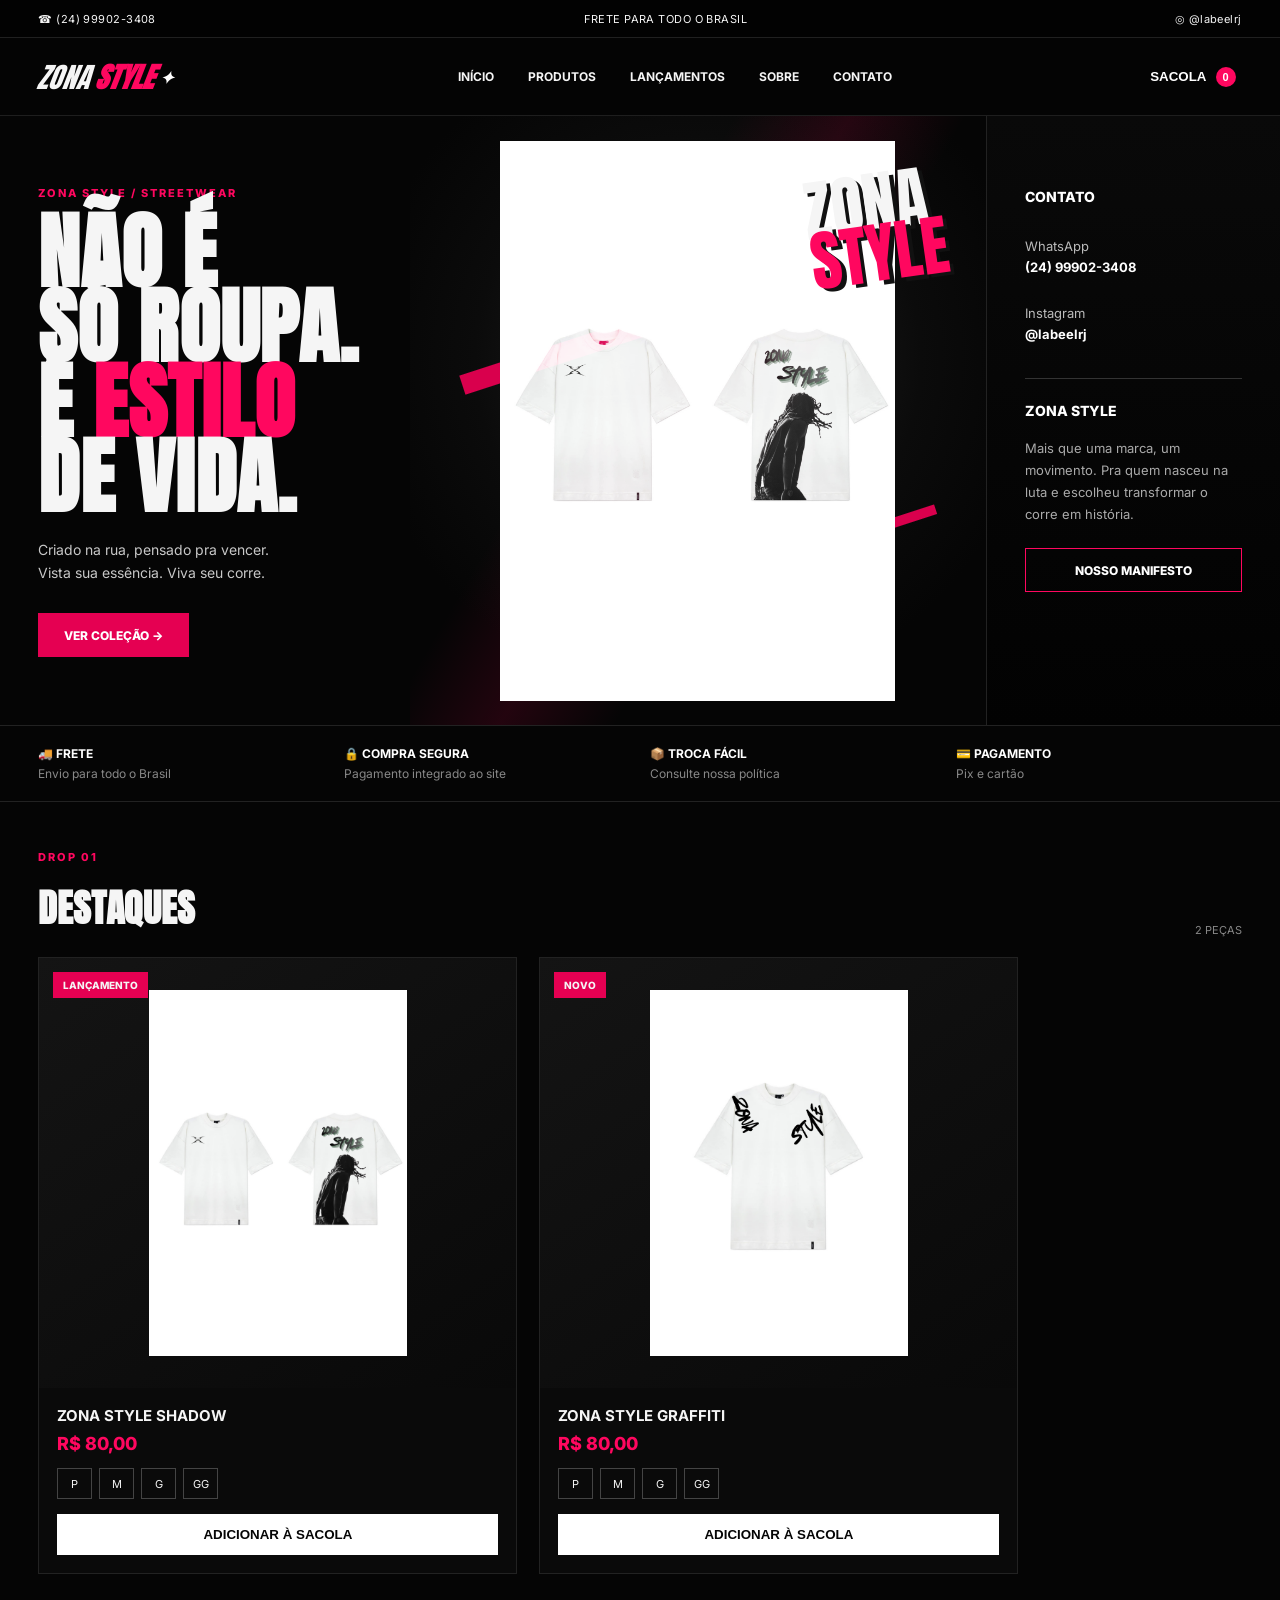
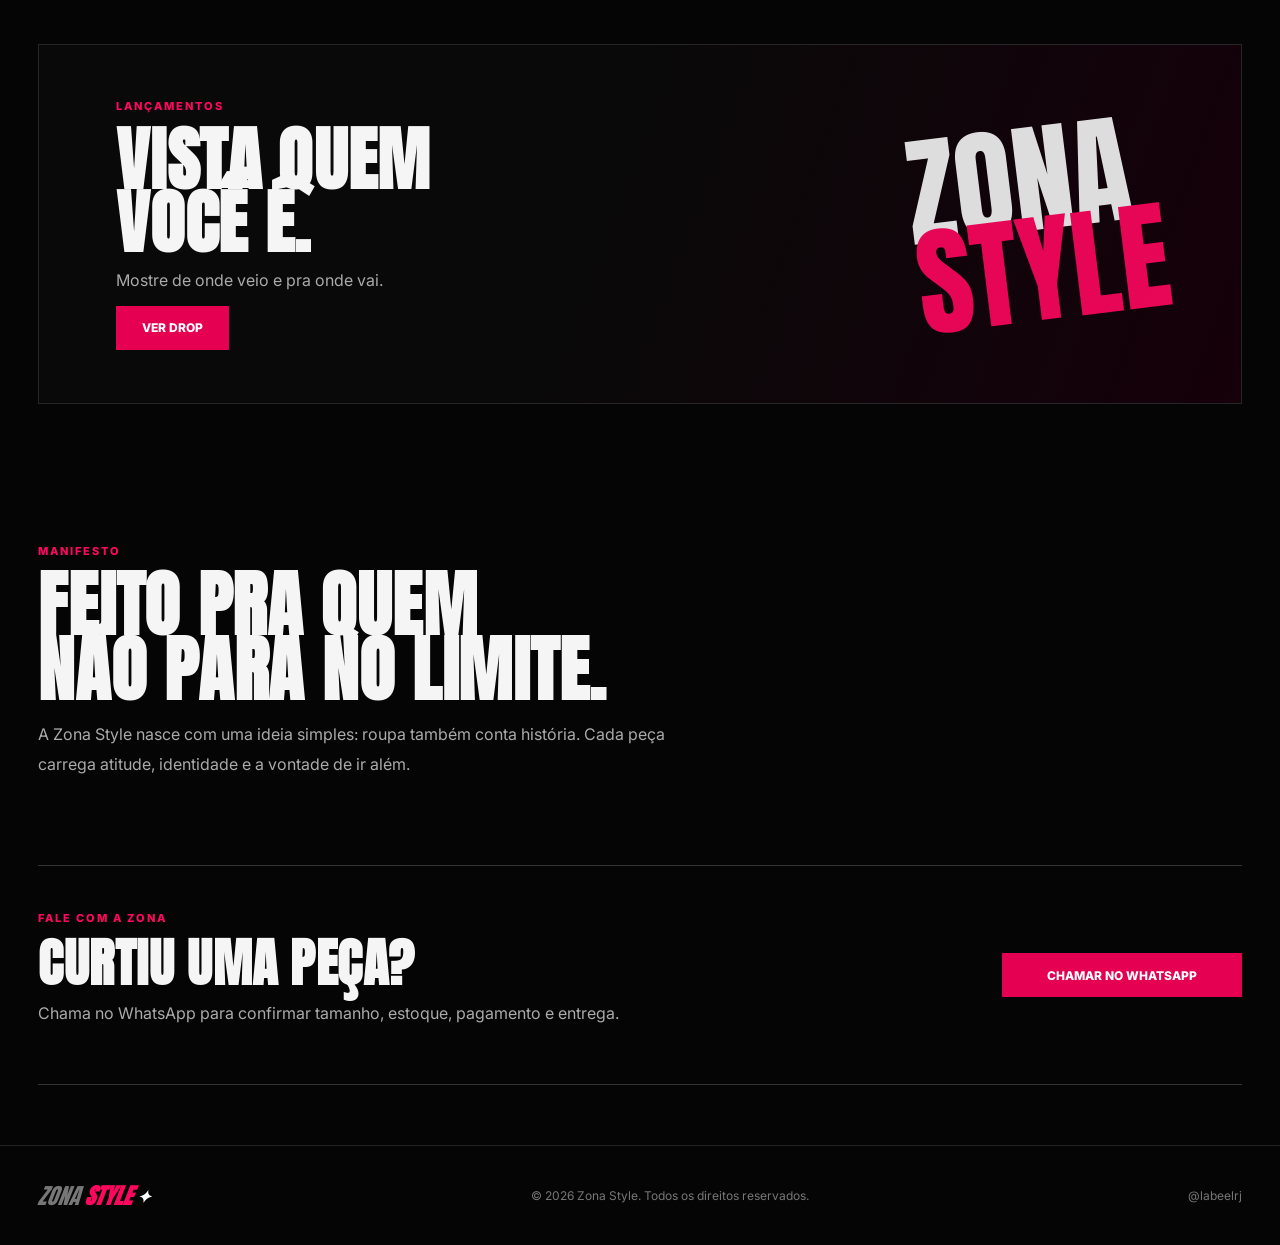
==== index.html @ 5e3b88fb "Add files via upload Adicionar site Zona Style" ====
<!DOCTYPE html>
<html lang="pt-BR">
<head>
  <meta charset="UTF-8" />
  <meta name="viewport" content="width=device-width, initial-scale=1.0" />
  <meta name="description" content="Zona Style — streetwear feito pra quem corre atrás." />
  <title>Zona Style</title>
  <link rel="preconnect" href="https://fonts.googleapis.com">
  <link rel="preconnect" href="https://fonts.gstatic.com" crossorigin>
  <link href="https://fonts.googleapis.com/css2?family=Anton&family=Inter:wght@400;500;600;700;800&display=swap" rel="stylesheet">
  <link rel="stylesheet" href="style.css" />
</head>
<body>
  <div class="topbar">
    <div>☎ <a href="https://wa.me/5524999023408" target="_blank" rel="noopener">(24) 99902-3408</a></div>
    <div>FRETE PARA TODO O BRASIL</div>
    <div>◎ <a href="https://instagram.com/labeelrj" target="_blank" rel="noopener">@labeelrj</a></div>
  </div>

  <header class="header">
    <a class="brand" href="#inicio" aria-label="Zona Style">
      <span>ZONA</span><strong>STYLE</strong><b>✦</b>
    </a>

    <button class="menu-btn" aria-label="Abrir menu" onclick="toggleMenu()">☰</button>

    <nav id="nav">
      <a href="#inicio">INÍCIO</a>
      <a href="#produtos">PRODUTOS</a>
      <a href="#lancamentos">LANÇAMENTOS</a>
      <a href="#sobre">SOBRE</a>
      <a href="#contato">CONTATO</a>
    </nav>

    <button class="cart-btn" onclick="toggleCart()">
      SACOLA <span id="cart-count">0</span>
    </button>
  </header>

  <main>
    <section id="inicio" class="hero">
      <div class="hero-copy">
        <p class="eyebrow">ZONA STYLE / STREETWEAR</p>
        <h1>NÃO É<br>SÓ ROUPA.<br>É <em>ESTILO</em><br>DE VIDA.</h1>
        <p class="sub">Criado na rua, pensado pra vencer.<br>Vista sua essência. Viva seu corre.</p>
        <a class="btn primary" href="#produtos">VER COLEÇÃO →</a>
      </div>

      <div class="hero-art">
        <div class="paint paint-1"></div>
        <div class="paint paint-2"></div>
        <img src="zona-style-shadow.png" alt="Camiseta Zona Style Shadow" />
        <div class="stamp">ZONA<br><span>STYLE</span></div>
      </div>

      <aside class="hero-side">
        <p class="side-label">CONTATO</p>
        <a href="https://wa.me/5524999023408" target="_blank" rel="noopener">WhatsApp<br><strong>(24) 99902-3408</strong></a>
        <a href="https://instagram.com/labeelrj" target="_blank" rel="noopener">Instagram<br><strong>@labeelrj</strong></a>
        <div class="divider"></div>
        <p class="side-label">ZONA STYLE</p>
        <p>Mais que uma marca, um movimento. Pra quem nasceu na luta e escolheu transformar o corre em história.</p>
        <a class="btn outline" href="#sobre">NOSSO MANIFESTO</a>
      </aside>
    </section>

    <section class="benefits">
      <div><b>🚚 FRETE</b><span>Envio para todo o Brasil</span></div>
      <div><b>🔒 COMPRA SEGURA</b><span>Pagamento integrado ao site</span></div>
      <div><b>📦 TROCA FÁCIL</b><span>Consulte nossa política</span></div>
      <div><b>💳 PAGAMENTO</b><span>Pix e cartão</span></div>
    </section>

    <section id="produtos" class="products-section">
      <div class="section-heading">
        <div>
          <p class="eyebrow">DROP 01</p>
          <h2>DESTAQUES</h2>
        </div>
        <span>2 PEÇAS</span>
      </div>

      <div class="product-grid">
        <article class="product-card">
          <div class="product-image">
            <span class="tag">LANÇAMENTO</span>
            <img src="zona-style-shadow.png" alt="Zona Style Shadow" />
          </div>
          <div class="product-info">
            <h3>ZONA STYLE SHADOW</h3>
            <p class="price">R$ 80,00</p>
            <div class="sizes" aria-label="Tamanhos disponíveis">
              <span>P</span><span>M</span><span>G</span><span>GG</span>
            </div>
            <button onclick="addToCart('Zona Style Shadow', 80)">ADICIONAR À SACOLA</button>
          </div>
        </article>

        <article class="product-card">
          <div class="product-image">
            <span class="tag">NOVO</span>
            <img src="zona-style-graffiti.png" alt="Zona Style Graffiti" />
          </div>
          <div class="product-info">
            <h3>ZONA STYLE GRAFFITI</h3>
            <p class="price">R$ 80,00</p>
            <div class="sizes" aria-label="Tamanhos disponíveis">
              <span>P</span><span>M</span><span>G</span><span>GG</span>
            </div>
            <button onclick="addToCart('Zona Style Graffiti', 80)">ADICIONAR À SACOLA</button>
          </div>
        </article>
      </div>
    </section>

    <section id="lancamentos" class="banner">
      <div>
        <p class="eyebrow">LANÇAMENTOS</p>
        <h2>VISTA QUEM<br>VOCÊ É.</h2>
        <p>Mostre de onde veio e pra onde vai.</p>
        <a class="btn primary" href="#produtos">VER DROP</a>
      </div>
      <div class="banner-type">ZONA<br><span>STYLE</span></div>
    </section>

    <section id="sobre" class="about">
      <p class="eyebrow">MANIFESTO</p>
      <h2>FEITO PRA QUEM<br>NÃO PARA NO LIMITE.</h2>
      <p>A Zona Style nasce com uma ideia simples: roupa também conta história. Cada peça carrega atitude, identidade e a vontade de ir além.</p>
    </section>

    <section id="contato" class="contact">
      <div>
        <p class="eyebrow">FALE COM A ZONA</p>
        <h2>CURTIU UMA PEÇA?</h2>
        <p>Chama no WhatsApp para confirmar tamanho, estoque, pagamento e entrega.</p>
      </div>
      <a class="btn primary" href="https://wa.me/5524999023408?text=Oi%20Zona%20Style!%20Quero%20saber%20mais%20sobre%20as%20pe%C3%A7as." target="_blank" rel="noopener">CHAMAR NO WHATSAPP</a>
    </section>
  </main>

  <footer>
    <div class="brand footer-brand"><span>ZONA</span><strong>STYLE</strong><b>✦</b></div>
    <p>© 2026 Zona Style. Todos os direitos reservados.</p>
    <a href="https://instagram.com/labeelrj" target="_blank" rel="noopener">@labeelrj</a>
  </footer>

  <div id="cart-overlay" class="cart-overlay" onclick="toggleCart()"></div>
  <aside id="cart" class="cart">
    <div class="cart-head">
      <h2>SUA SACOLA</h2>
      <button onclick="toggleCart()">✕</button>
    </div>
    <div id="cart-items" class="cart-items">
      <p class="empty">Sua sacola está vazia.</p>
    </div>
    <div class="cart-foot">
      <div class="total"><span>TOTAL</span><strong id="cart-total">R$ 0,00</strong></div>
      <button class="checkout" onclick="goToCheckout()">PAGAR PELO SITE</button>
      <small>Pagamento seguro integrado ao Mercado Pago. Ative as credenciais antes de publicar.</small>
    </div>
  </aside>

  <script src="script.js"></script>
</body>
</html>
---- style.css ----
*{box-sizing:border-box}html{scroll-behavior:smooth}body{margin:0;background:#050505;color:#f5f5f5;font-family:Inter,Arial,sans-serif}a{color:inherit;text-decoration:none}.topbar{height:38px;border-bottom:1px solid #202020;display:flex;align-items:center;justify-content:space-between;padding:0 3vw;font-size:11px;letter-spacing:.04em;background:#020202}.header{height:78px;border-bottom:1px solid #1e1e1e;display:grid;grid-template-columns:220px 1fr 150px;align-items:center;padding:0 3vw;position:sticky;top:0;background:rgba(5,5,5,.94);backdrop-filter:blur(12px);z-index:20}.brand{display:inline-flex;align-items:center;gap:5px;font-family:Anton,sans-serif;font-size:28px;font-style:italic;transform:skew(-8deg);width:max-content}.brand strong{color:#ff075f}.brand b{color:#fff;font-size:17px}.header nav{display:flex;justify-content:center;gap:34px;font-size:12px;font-weight:700}.header nav a{position:relative;padding:29px 0}.header nav a:hover:after{content:"";height:2px;background:#ff075f;position:absolute;left:0;right:0;bottom:21px}.cart-btn,.menu-btn{background:none;border:0;color:white;font-weight:800;cursor:pointer}.cart-btn{justify-self:end}.cart-btn span{display:inline-grid;place-items:center;background:#ff075f;border-radius:100px;min-width:20px;height:20px;margin-left:6px;font-size:11px}.menu-btn{display:none;font-size:22px}.hero{min-height:610px;display:grid;grid-template-columns:32% 45% 23%;border-bottom:1px solid #222}.hero-copy{padding:70px 3vw 45px;position:relative;z-index:2}.eyebrow{color:#ff075f;font-size:11px;font-weight:800;letter-spacing:.18em;margin:0 0 15px}.hero h1,.banner h2,.about h2,.contact h2{font-family:Anton,sans-serif;letter-spacing:.01em;line-height:.9;margin:0}.hero h1{font-size:clamp(54px,6.5vw,100px)}.hero h1 em{color:#ff075f;font-style:normal}.sub{color:#c8c8c8;line-height:1.7;font-size:14px;margin:23px 0 28px}.btn{display:inline-flex;align-items:center;justify-content:center;min-height:44px;padding:0 26px;font-size:12px;font-weight:800}.primary{background:#e50052;color:#fff}.outline{border:1px solid #ff075f;color:#fff}.hero-art{position:relative;overflow:hidden;background:radial-gradient(circle at 50% 40%,#252525 0,#0b0b0b 48%,#050505 73%);display:flex;align-items:center;justify-content:center}.hero-art:before{content:"";position:absolute;inset:0;background:linear-gradient(120deg,transparent 35%,rgba(255,0,86,.12),transparent 60%)}.hero-art img{width:83%;max-height:560px;object-fit:contain;filter:drop-shadow(0 20px 40px rgba(0,0,0,.6));mix-blend-mode:screen}.stamp{position:absolute;right:7%;top:10%;font-family:Anton,sans-serif;font-size:66px;line-height:.78;transform:rotate(-8deg);text-shadow:4px 4px 0 #111}.stamp span{color:#ff075f}.paint{position:absolute;background:#d9004d;filter:blur(.2px);transform:rotate(-18deg)}.paint-1{width:260px;height:20px;left:8%;top:36%}.paint-2{width:180px;height:10px;right:8%;bottom:30%}.hero-side{border-left:1px solid #222;padding:55px 3vw;background:linear-gradient(180deg,#090909,#020202)}.hero-side .side-label{font-weight:800;font-size:14px;color:white}.hero-side>a:not(.btn){display:block;padding:13px 0;color:#bbb;font-size:13px;line-height:1.6}.hero-side>a strong{color:#fff}.hero-side p{color:#aaa;font-size:13px;line-height:1.7}.divider{height:1px;background:#333;margin:20px 0}.hero-side .btn{margin-top:10px;width:100%}.benefits{display:grid;grid-template-columns:repeat(4,1fr);border-bottom:1px solid #222;padding:20px 3vw;gap:20px}.benefits div{display:flex;flex-direction:column;gap:5px;font-size:12px}.benefits b{color:#fff}.benefits span{color:#888}.products-section{padding:48px 3vw 70px}.section-heading{display:flex;align-items:end;justify-content:space-between;margin-bottom:20px}.section-heading h2{font-family:Anton,sans-serif;font-size:38px;margin:0}.section-heading>span{font-size:11px;color:#888}.product-grid{display:grid;grid-template-columns:repeat(2,minmax(0,1fr));gap:22px;max-width:980px}.product-card{border:1px solid #222;background:#0a0a0a}.product-image{height:430px;background:linear-gradient(145deg,#141414,#090909);position:relative;display:flex;align-items:center;justify-content:center;overflow:hidden}.product-image img{width:85%;height:85%;object-fit:contain;transition:.35s}.product-card:hover .product-image img{transform:scale(1.03)}.tag{position:absolute;z-index:2;left:14px;top:14px;background:#e50052;padding:7px 10px;font-size:10px;font-weight:800}.product-info{padding:18px}.product-info h3{font-size:15px;margin:0 0 8px}.price{font-weight:800;color:#ff075f;font-size:18px;margin:0 0 14px}.sizes{display:flex;gap:7px;margin-bottom:15px}.sizes span{border:1px solid #444;width:35px;height:31px;display:grid;place-items:center;font-size:11px}.product-info button{width:100%;border:0;background:#fff;color:#050505;padding:13px;font-weight:800;cursor:pointer}.product-info button:hover{background:#ff075f;color:white}.banner{margin:0 3vw 70px;min-height:360px;border:1px solid #262626;background:linear-gradient(110deg,#090909 0,#090909 45%,#16000a 100%);display:flex;align-items:center;justify-content:space-between;padding:50px 6vw;overflow:hidden}.banner h2{font-size:70px}.banner p:not(.eyebrow){color:#aaa}.banner-type{font-family:Anton,sans-serif;font-size:120px;line-height:.75;transform:rotate(-7deg);opacity:.9}.banner-type span{color:#ff075f}.about{padding:70px 3vw;max-width:900px}.about h2{font-size:72px}.about>p:last-child{color:#aaa;line-height:1.9;max-width:650px}.contact{margin:0 3vw 60px;border-top:1px solid #333;border-bottom:1px solid #333;padding:45px 0;display:flex;justify-content:space-between;align-items:center;gap:30px}.contact h2{font-size:52px}.contact p:not(.eyebrow){color:#aaa}.contact .btn{min-width:240px}footer{border-top:1px solid #222;padding:30px 3vw;display:flex;align-items:center;justify-content:space-between;color:#777;font-size:12px}.footer-brand{font-size:22px}.cart-overlay{position:fixed;inset:0;background:rgba(0,0,0,.6);z-index:39;opacity:0;pointer-events:none;transition:.3s}.cart-overlay.open{opacity:1;pointer-events:auto}.cart{position:fixed;right:0;top:0;height:100vh;width:min(420px,92vw);background:#0b0b0b;border-left:1px solid #333;z-index:40;transform:translateX(100%);transition:.3s;display:flex;flex-direction:column}.cart.open{transform:translateX(0)}.cart-head{display:flex;justify-content:space-between;align-items:center;padding:24px;border-bottom:1px solid #222}.cart-head h2{font-family:Anton,sans-serif;letter-spacing:.04em;margin:0}.cart-head button{background:none;border:0;color:#fff;font-size:22px;cursor:pointer}.cart-items{padding:20px;flex:1;overflow:auto}.empty{color:#777}.cart-item{display:grid;grid-template-columns:1fr auto;gap:8px;border-bottom:1px solid #222;padding:15px 0}.cart-item b{font-size:13px}.cart-item span{color:#ff075f;font-weight:800}.cart-item button{background:none;border:0;color:#999;cursor:pointer}.cart-foot{padding:20px;border-top:1px solid #222}.total{display:flex;justify-content:space-between;margin-bottom:15px}.checkout{width:100%;background:#e50052;border:0;color:#fff;padding:14px;font-weight:800;cursor:pointer}.cart-foot small{display:block;color:#777;margin-top:10px;line-height:1.5}.toast{position:fixed;left:50%;bottom:24px;transform:translate(-50%,20px);background:#fff;color:#050505;padding:12px 18px;font-weight:800;font-size:12px;z-index:50;opacity:0;transition:.25s}.toast.show{opacity:1;transform:translate(-50%,0)}@media(max-width:900px){.topbar{justify-content:center}.topbar>div:not(:nth-child(2)){display:none}.header{grid-template-columns:1fr auto auto;height:68px}.header nav{display:none;position:absolute;top:68px;left:0;right:0;background:#080808;border-bottom:1px solid #222;flex-direction:column;gap:0;padding:10px 20px}.header nav.open{display:flex}.header nav a{padding:14px 0}.menu-btn{display:block;margin-right:12px}.hero{grid-template-columns:1fr}.hero-copy{padding-top:55px}.hero-art{min-height:420px}.hero-side{border-left:0;border-top:1px solid #222}.benefits{grid-template-columns:repeat(2,1fr)}.product-grid{grid-template-columns:1fr}.product-image{height:380px}.banner{align-items:flex-start}.banner h2,.about h2{font-size:52px}.banner-type{font-size:70px}.contact{flex-direction:column;align-items:flex-start}footer{gap:20px;flex-wrap:wrap}}@media(max-width:560px){.brand{font-size:22px}.cart-btn{font-size:11px}.hero h1{font-size:58px}.hero-copy{padding-left:20px;padding-right:20px}.hero-art{min-height:330px}.hero-side{padding:35px 20px}.benefits{grid-template-columns:1fr 1fr;padding:18px 20px}.products-section{padding-left:20px;padding-right:20px}.product-image{height:320px}.banner{margin-left:20px;margin-right:20px;padding:35px 25px;min-height:320px}.banner-type{display:none}.about{padding-left:20px;padding-right:20px}.about h2,.contact h2{font-size:44px}.contact{margin-left:20px;margin-right:20px}footer{padding-left:20px;padding-right:20px}}
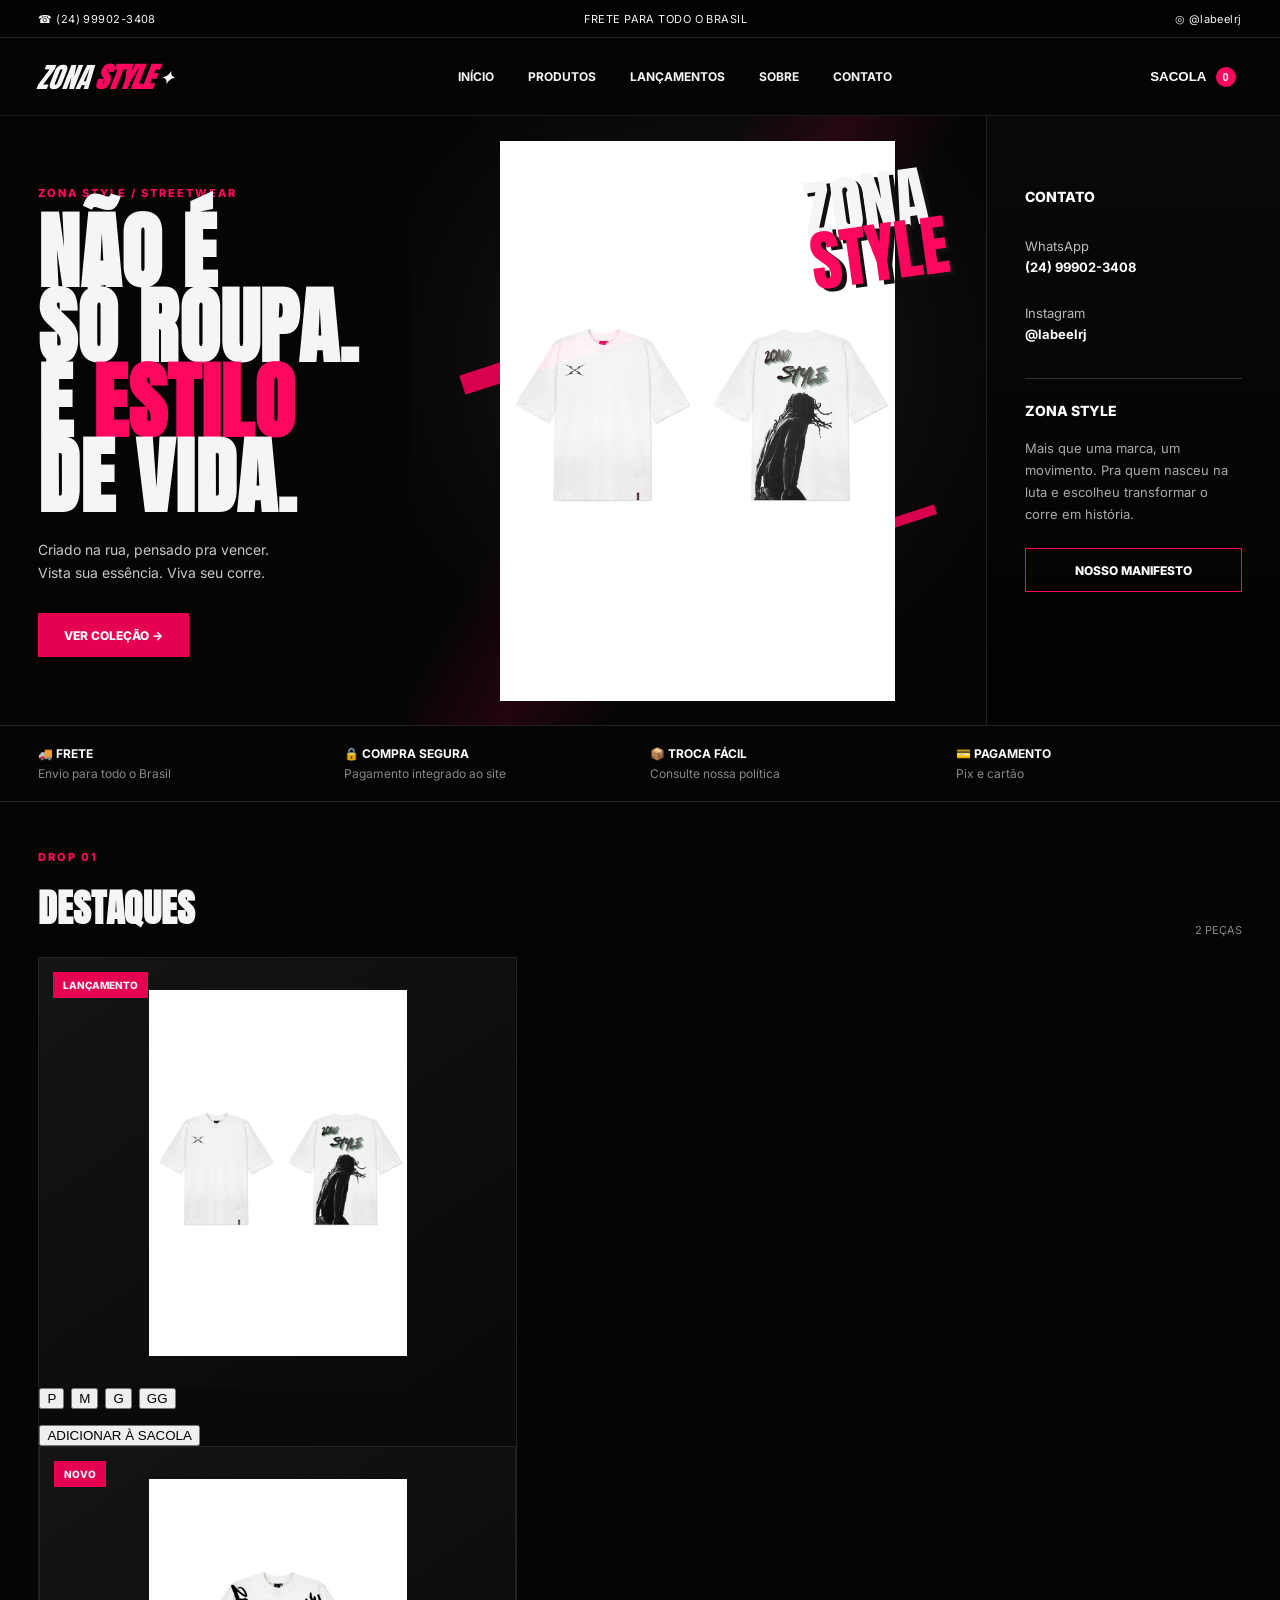
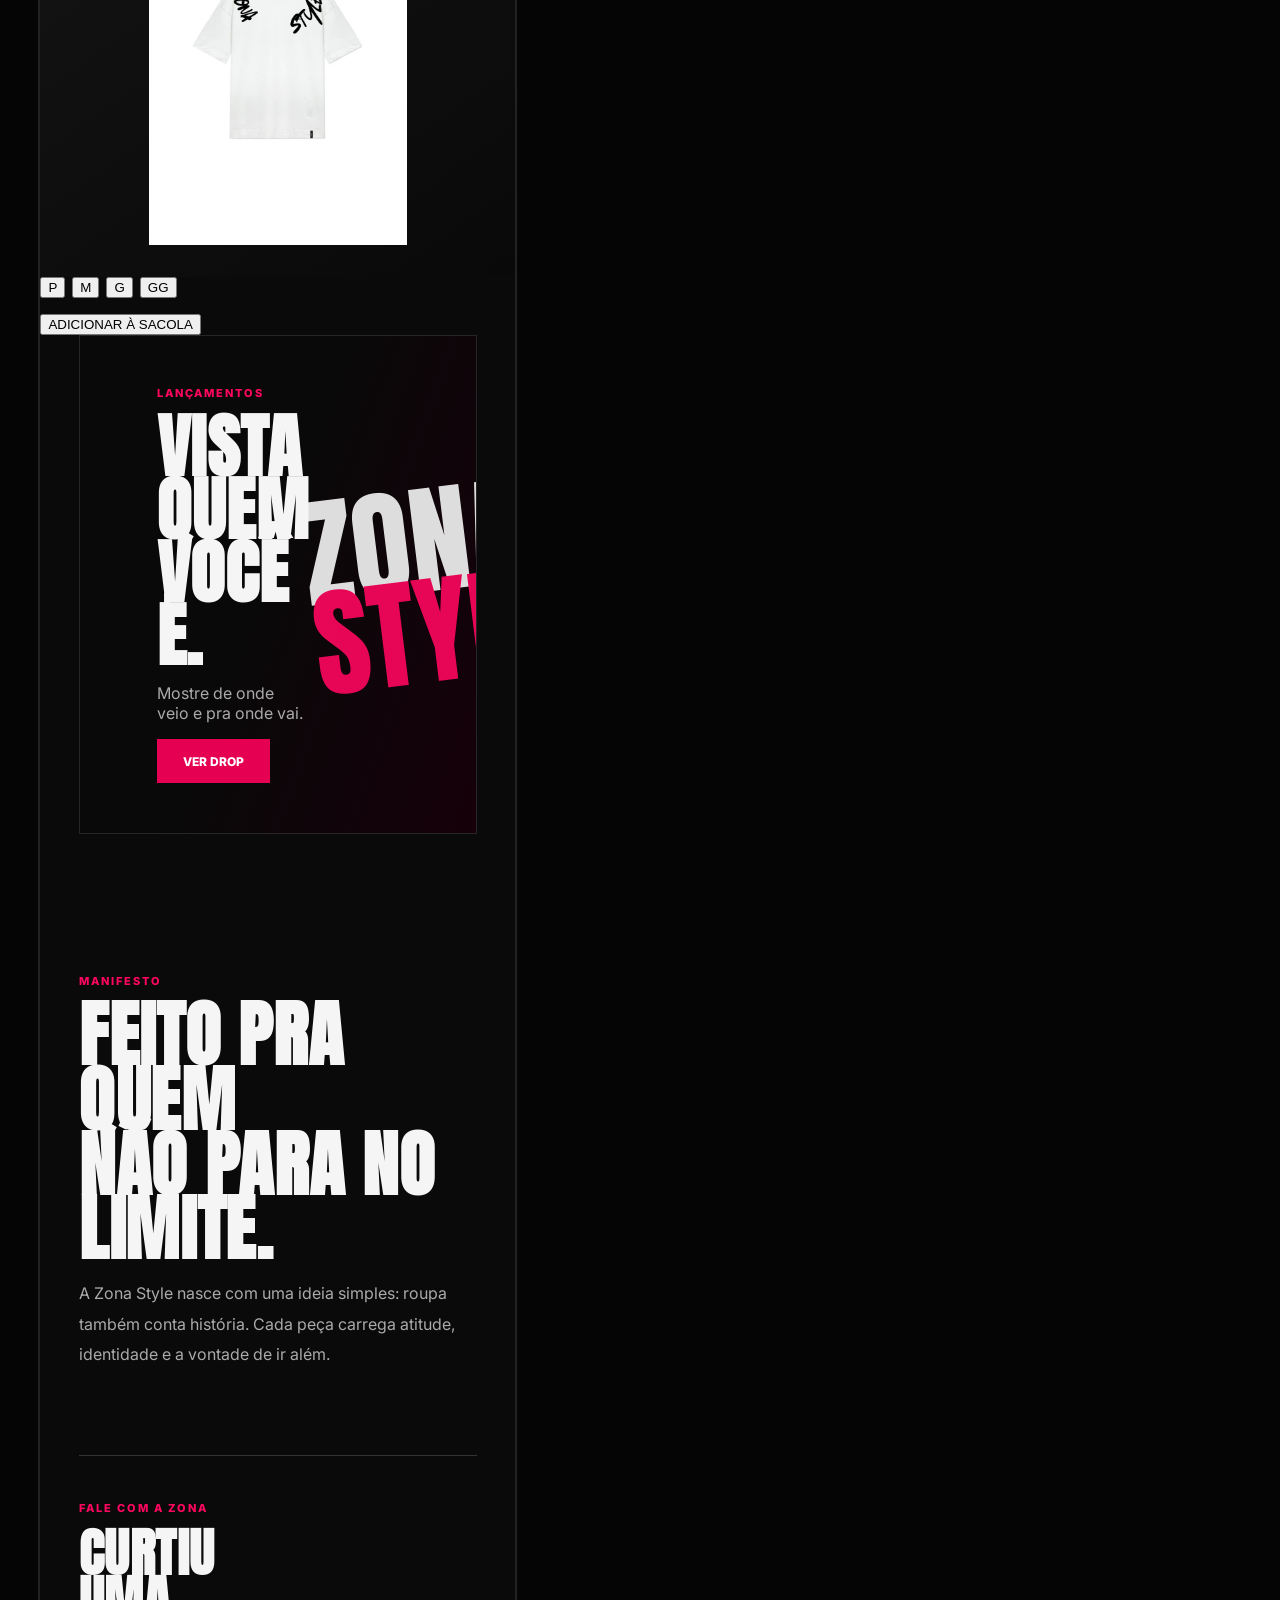
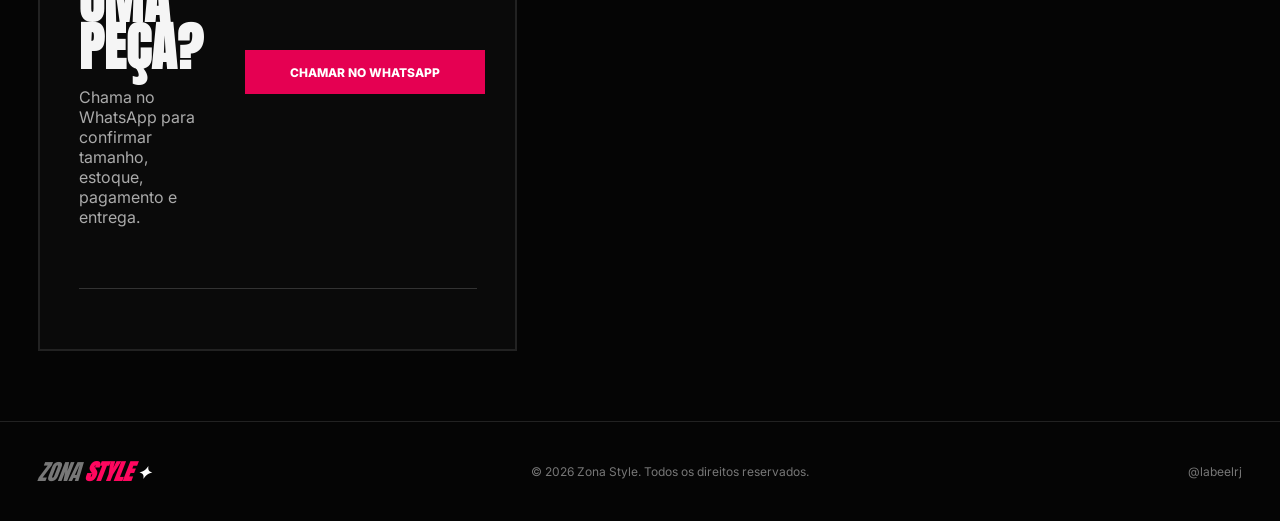
==== commit 4a5bc493: "Refactor product size selection and add to cart buttons" ====
--- a/index.html
+++ b/index.html
@@ -86,32 +86,32 @@
             <span class="tag">LANÇAMENTO</span>
             <img src="zona-style-shadow.png" alt="Zona Style Shadow" />
           </div>
-          <div class="product-info">
-            <h3>ZONA STYLE SHADOW</h3>
-            <p class="price">R$ 80,00</p>
-            <div class="sizes" aria-label="Tamanhos disponíveis">
-              <span>P</span><span>M</span><span>G</span><span>GG</span>
-            </div>
-            <button onclick="addToCart('Zona Style Shadow', 80)">ADICIONAR À SACOLA</button>
-          </div>
-        </article>
+          <div class="sizes" aria-label="Tamanhos disponíveis">
+  <button type="button" onclick="selectSize(this)">P</button>
+  <button type="button" onclick="selectSize(this)">M</button>
+  <button type="button" onclick="selectSize(this)">G</button>
+  <button type="button" onclick="selectSize(this)">GG</button>
+</div>
+
+<button onclick="addSelectedToCart('Zona Style Shadow', 80, this)">
+  ADICIONAR À SACOLA
+</button>
 
         <article class="product-card">
           <div class="product-image">
             <span class="tag">NOVO</span>
             <img src="zona-style-graffiti.png" alt="Zona Style Graffiti" />
           </div>
-          <div class="product-info">
-            <h3>ZONA STYLE GRAFFITI</h3>
-            <p class="price">R$ 80,00</p>
-            <div class="sizes" aria-label="Tamanhos disponíveis">
-              <span>P</span><span>M</span><span>G</span><span>GG</span>
-            </div>
-            <button onclick="addToCart('Zona Style Graffiti', 80)">ADICIONAR À SACOLA</button>
-          </div>
-        </article>
-      </div>
-    </section>
+          <div class="sizes" aria-label="Tamanhos disponíveis">
+  <button type="button" onclick="selectSize(this)">P</button>
+  <button type="button" onclick="selectSize(this)">M</button>
+  <button type="button" onclick="selectSize(this)">G</button>
+  <button type="button" onclick="selectSize(this)">GG</button>
+</div>
+
+<button onclick="addSelectedToCart('Zona Style Graffiti', 80, this)">
+  ADICIONAR À SACOLA
+</button>
 
     <section id="lancamentos" class="banner">
       <div>
@@ -163,4 +163,4 @@
 
   <script src="script.js"></script>
 </body>
-</html>+</html>
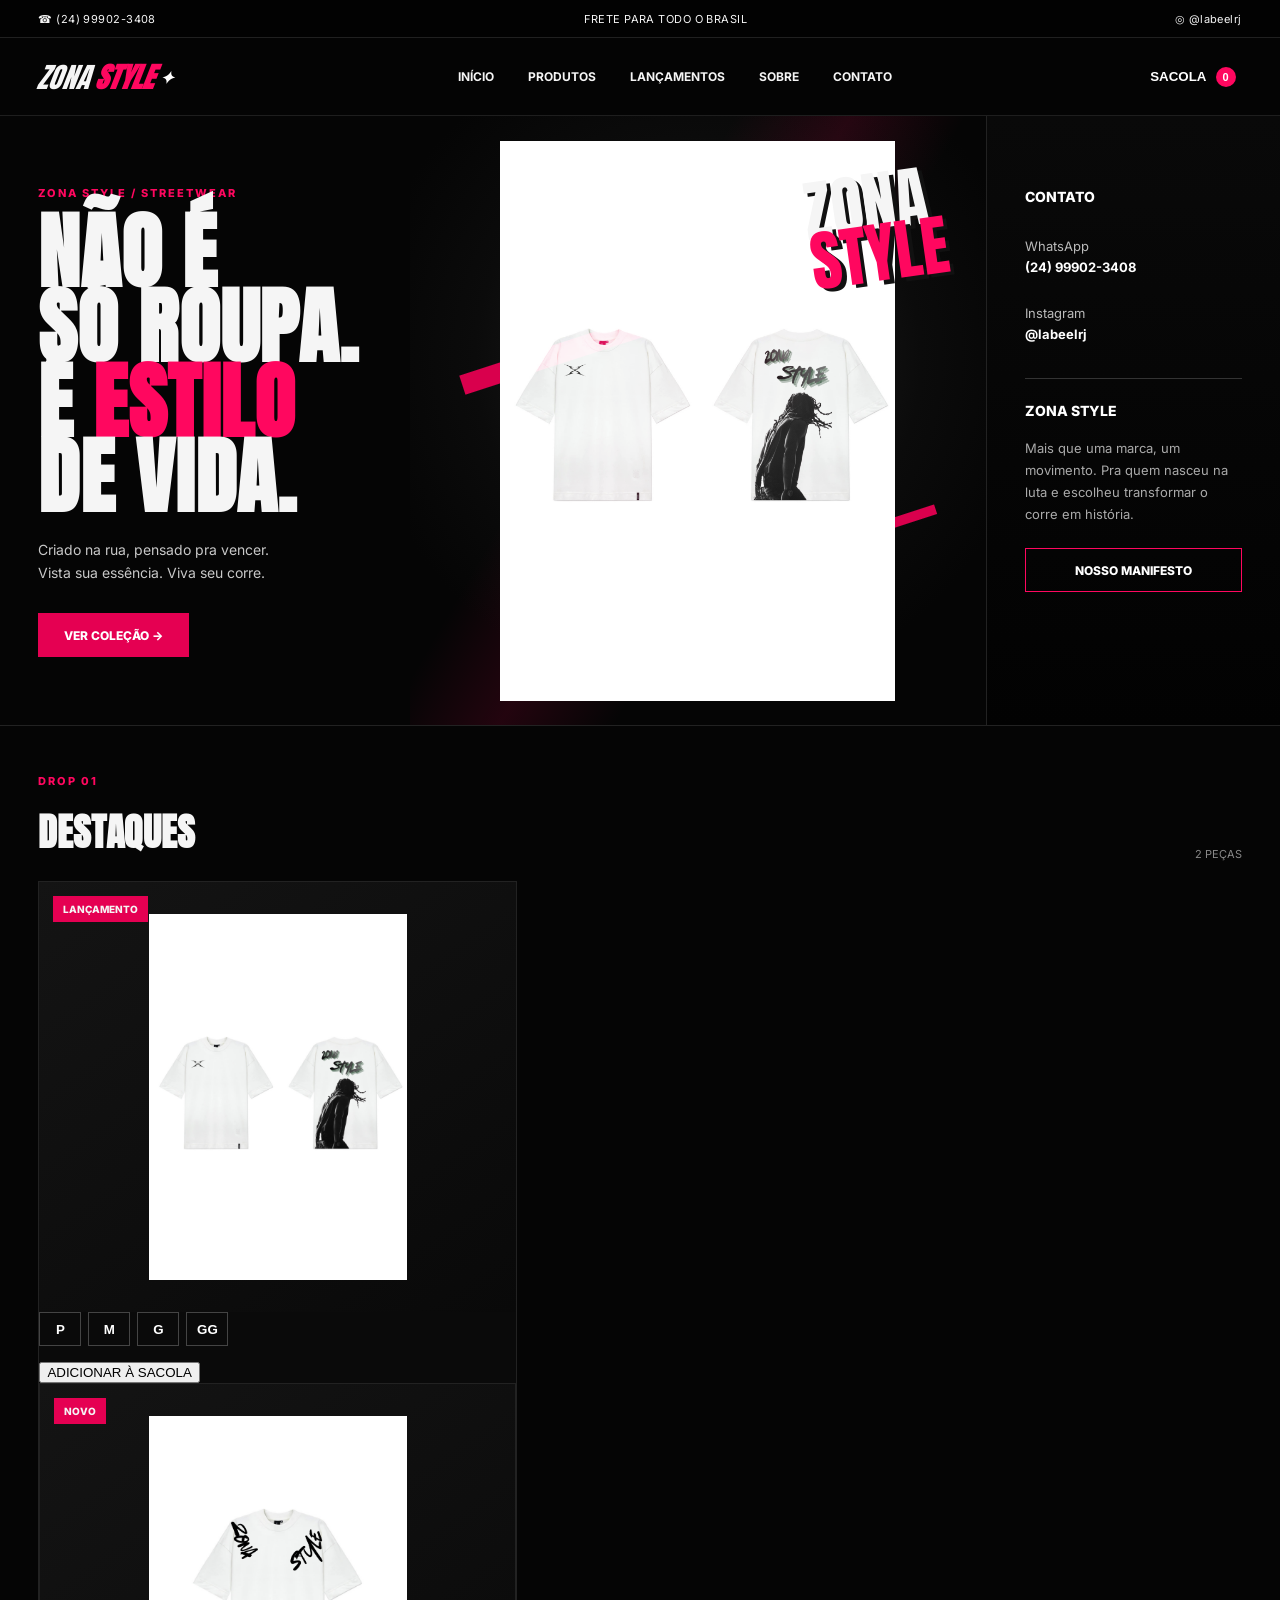
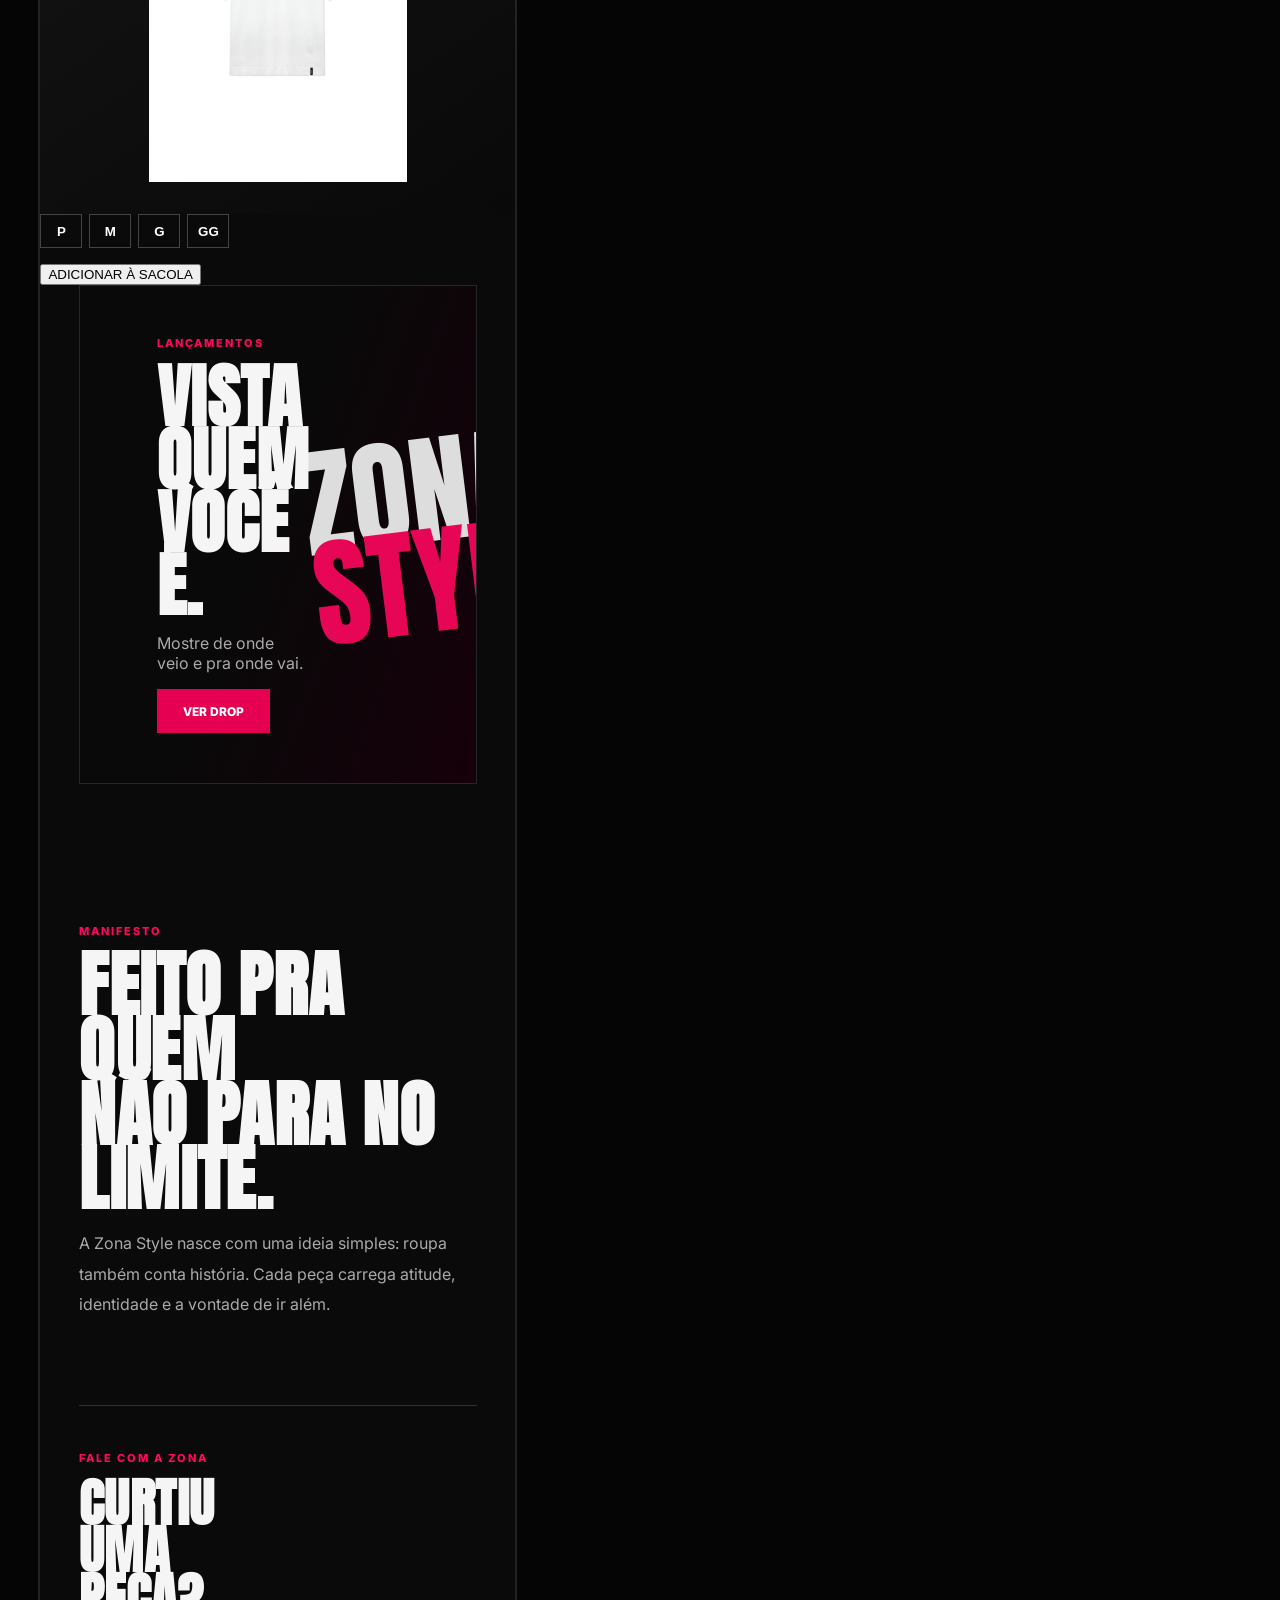
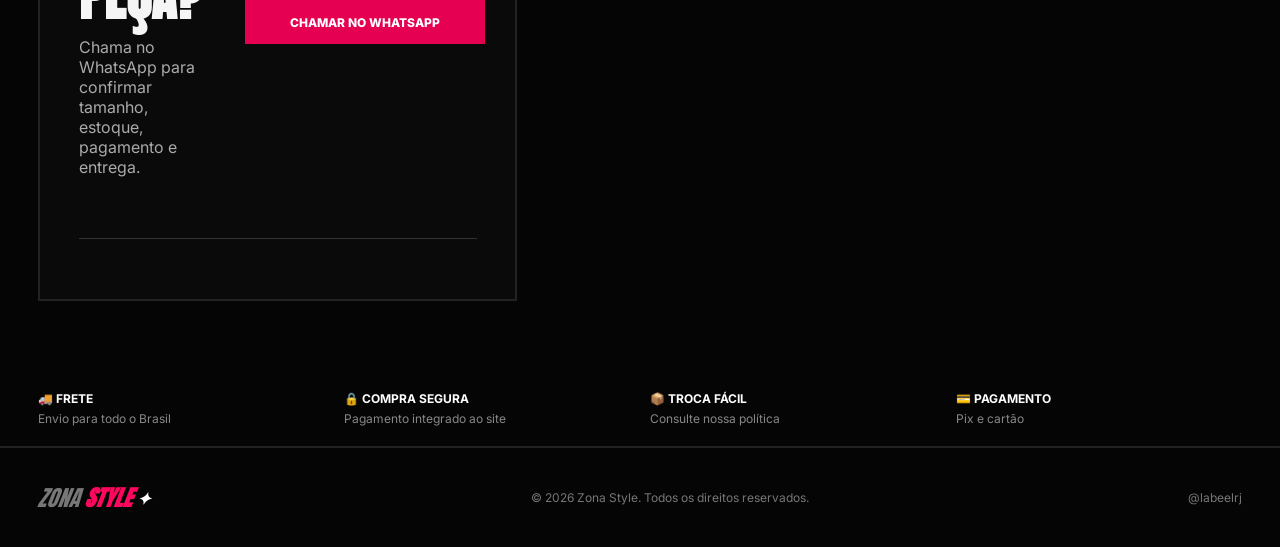
==== commit 0a50d05b: "Restore benefits section in index.html Reintroduced the benefits section with details about shipping" ====
--- a/index.html
+++ b/index.html
@@ -64,12 +64,7 @@
       </aside>
     </section>
 
-    <section class="benefits">
-      <div><b>🚚 FRETE</b><span>Envio para todo o Brasil</span></div>
-      <div><b>🔒 COMPRA SEGURA</b><span>Pagamento integrado ao site</span></div>
-      <div><b>📦 TROCA FÁCIL</b><span>Consulte nossa política</span></div>
-      <div><b>💳 PAGAMENTO</b><span>Pix e cartão</span></div>
-    </section>
+    
 
     <section id="produtos" class="products-section">
       <div class="section-heading">
@@ -138,7 +133,12 @@
       <a class="btn primary" href="https://wa.me/5524999023408?text=Oi%20Zona%20Style!%20Quero%20saber%20mais%20sobre%20as%20pe%C3%A7as." target="_blank" rel="noopener">CHAMAR NO WHATSAPP</a>
     </section>
   </main>
-
+<section class="benefits">
+  <div><b>🚚 FRETE</b><span>Envio para todo o Brasil</span></div>
+  <div><b>🔒 COMPRA SEGURA</b><span>Pagamento integrado ao site</span></div>
+  <div><b>📦 TROCA FÁCIL</b><span>Consulte nossa política</span></div>
+  <div><b>💳 PAGAMENTO</b><span>Pix e cartão</span></div>
+</section>
   <footer>
     <div class="brand footer-brand"><span>ZONA</span><strong>STYLE</strong><b>✦</b></div>
     <p>© 2026 Zona Style. Todos os direitos reservados.</p>
--- a/style.css
+++ b/style.css
@@ -1 +1,21 @@
-*{box-sizing:border-box}html{scroll-behavior:smooth}body{margin:0;background:#050505;color:#f5f5f5;font-family:Inter,Arial,sans-serif}a{color:inherit;text-decoration:none}.topbar{height:38px;border-bottom:1px solid #202020;display:flex;align-items:center;justify-content:space-between;padding:0 3vw;font-size:11px;letter-spacing:.04em;background:#020202}.header{height:78px;border-bottom:1px solid #1e1e1e;display:grid;grid-template-columns:220px 1fr 150px;align-items:center;padding:0 3vw;position:sticky;top:0;background:rgba(5,5,5,.94);backdrop-filter:blur(12px);z-index:20}.brand{display:inline-flex;align-items:center;gap:5px;font-family:Anton,sans-serif;font-size:28px;font-style:italic;transform:skew(-8deg);width:max-content}.brand strong{color:#ff075f}.brand b{color:#fff;font-size:17px}.header nav{display:flex;justify-content:center;gap:34px;font-size:12px;font-weight:700}.header nav a{position:relative;padding:29px 0}.header nav a:hover:after{content:"";height:2px;background:#ff075f;position:absolute;left:0;right:0;bottom:21px}.cart-btn,.menu-btn{background:none;border:0;color:white;font-weight:800;cursor:pointer}.cart-btn{justify-self:end}.cart-btn span{display:inline-grid;place-items:center;background:#ff075f;border-radius:100px;min-width:20px;height:20px;margin-left:6px;font-size:11px}.menu-btn{display:none;font-size:22px}.hero{min-height:610px;display:grid;grid-template-columns:32% 45% 23%;border-bottom:1px solid #222}.hero-copy{padding:70px 3vw 45px;position:relative;z-index:2}.eyebrow{color:#ff075f;font-size:11px;font-weight:800;letter-spacing:.18em;margin:0 0 15px}.hero h1,.banner h2,.about h2,.contact h2{font-family:Anton,sans-serif;letter-spacing:.01em;line-height:.9;margin:0}.hero h1{font-size:clamp(54px,6.5vw,100px)}.hero h1 em{color:#ff075f;font-style:normal}.sub{color:#c8c8c8;line-height:1.7;font-size:14px;margin:23px 0 28px}.btn{display:inline-flex;align-items:center;justify-content:center;min-height:44px;padding:0 26px;font-size:12px;font-weight:800}.primary{background:#e50052;color:#fff}.outline{border:1px solid #ff075f;color:#fff}.hero-art{position:relative;overflow:hidden;background:radial-gradient(circle at 50% 40%,#252525 0,#0b0b0b 48%,#050505 73%);display:flex;align-items:center;justify-content:center}.hero-art:before{content:"";position:absolute;inset:0;background:linear-gradient(120deg,transparent 35%,rgba(255,0,86,.12),transparent 60%)}.hero-art img{width:83%;max-height:560px;object-fit:contain;filter:drop-shadow(0 20px 40px rgba(0,0,0,.6));mix-blend-mode:screen}.stamp{position:absolute;right:7%;top:10%;font-family:Anton,sans-serif;font-size:66px;line-height:.78;transform:rotate(-8deg);text-shadow:4px 4px 0 #111}.stamp span{color:#ff075f}.paint{position:absolute;background:#d9004d;filter:blur(.2px);transform:rotate(-18deg)}.paint-1{width:260px;height:20px;left:8%;top:36%}.paint-2{width:180px;height:10px;right:8%;bottom:30%}.hero-side{border-left:1px solid #222;padding:55px 3vw;background:linear-gradient(180deg,#090909,#020202)}.hero-side .side-label{font-weight:800;font-size:14px;color:white}.hero-side>a:not(.btn){display:block;padding:13px 0;color:#bbb;font-size:13px;line-height:1.6}.hero-side>a strong{color:#fff}.hero-side p{color:#aaa;font-size:13px;line-height:1.7}.divider{height:1px;background:#333;margin:20px 0}.hero-side .btn{margin-top:10px;width:100%}.benefits{display:grid;grid-template-columns:repeat(4,1fr);border-bottom:1px solid #222;padding:20px 3vw;gap:20px}.benefits div{display:flex;flex-direction:column;gap:5px;font-size:12px}.benefits b{color:#fff}.benefits span{color:#888}.products-section{padding:48px 3vw 70px}.section-heading{display:flex;align-items:end;justify-content:space-between;margin-bottom:20px}.section-heading h2{font-family:Anton,sans-serif;font-size:38px;margin:0}.section-heading>span{font-size:11px;color:#888}.product-grid{display:grid;grid-template-columns:repeat(2,minmax(0,1fr));gap:22px;max-width:980px}.product-card{border:1px solid #222;background:#0a0a0a}.product-image{height:430px;background:linear-gradient(145deg,#141414,#090909);position:relative;display:flex;align-items:center;justify-content:center;overflow:hidden}.product-image img{width:85%;height:85%;object-fit:contain;transition:.35s}.product-card:hover .product-image img{transform:scale(1.03)}.tag{position:absolute;z-index:2;left:14px;top:14px;background:#e50052;padding:7px 10px;font-size:10px;font-weight:800}.product-info{padding:18px}.product-info h3{font-size:15px;margin:0 0 8px}.price{font-weight:800;color:#ff075f;font-size:18px;margin:0 0 14px}.sizes{display:flex;gap:7px;margin-bottom:15px}.sizes span{border:1px solid #444;width:35px;height:31px;display:grid;place-items:center;font-size:11px}.product-info button{width:100%;border:0;background:#fff;color:#050505;padding:13px;font-weight:800;cursor:pointer}.product-info button:hover{background:#ff075f;color:white}.banner{margin:0 3vw 70px;min-height:360px;border:1px solid #262626;background:linear-gradient(110deg,#090909 0,#090909 45%,#16000a 100%);display:flex;align-items:center;justify-content:space-between;padding:50px 6vw;overflow:hidden}.banner h2{font-size:70px}.banner p:not(.eyebrow){color:#aaa}.banner-type{font-family:Anton,sans-serif;font-size:120px;line-height:.75;transform:rotate(-7deg);opacity:.9}.banner-type span{color:#ff075f}.about{padding:70px 3vw;max-width:900px}.about h2{font-size:72px}.about>p:last-child{color:#aaa;line-height:1.9;max-width:650px}.contact{margin:0 3vw 60px;border-top:1px solid #333;border-bottom:1px solid #333;padding:45px 0;display:flex;justify-content:space-between;align-items:center;gap:30px}.contact h2{font-size:52px}.contact p:not(.eyebrow){color:#aaa}.contact .btn{min-width:240px}footer{border-top:1px solid #222;padding:30px 3vw;display:flex;align-items:center;justify-content:space-between;color:#777;font-size:12px}.footer-brand{font-size:22px}.cart-overlay{position:fixed;inset:0;background:rgba(0,0,0,.6);z-index:39;opacity:0;pointer-events:none;transition:.3s}.cart-overlay.open{opacity:1;pointer-events:auto}.cart{position:fixed;right:0;top:0;height:100vh;width:min(420px,92vw);background:#0b0b0b;border-left:1px solid #333;z-index:40;transform:translateX(100%);transition:.3s;display:flex;flex-direction:column}.cart.open{transform:translateX(0)}.cart-head{display:flex;justify-content:space-between;align-items:center;padding:24px;border-bottom:1px solid #222}.cart-head h2{font-family:Anton,sans-serif;letter-spacing:.04em;margin:0}.cart-head button{background:none;border:0;color:#fff;font-size:22px;cursor:pointer}.cart-items{padding:20px;flex:1;overflow:auto}.empty{color:#777}.cart-item{display:grid;grid-template-columns:1fr auto;gap:8px;border-bottom:1px solid #222;padding:15px 0}.cart-item b{font-size:13px}.cart-item span{color:#ff075f;font-weight:800}.cart-item button{background:none;border:0;color:#999;cursor:pointer}.cart-foot{padding:20px;border-top:1px solid #222}.total{display:flex;justify-content:space-between;margin-bottom:15px}.checkout{width:100%;background:#e50052;border:0;color:#fff;padding:14px;font-weight:800;cursor:pointer}.cart-foot small{display:block;color:#777;margin-top:10px;line-height:1.5}.toast{position:fixed;left:50%;bottom:24px;transform:translate(-50%,20px);background:#fff;color:#050505;padding:12px 18px;font-weight:800;font-size:12px;z-index:50;opacity:0;transition:.25s}.toast.show{opacity:1;transform:translate(-50%,0)}@media(max-width:900px){.topbar{justify-content:center}.topbar>div:not(:nth-child(2)){display:none}.header{grid-template-columns:1fr auto auto;height:68px}.header nav{display:none;position:absolute;top:68px;left:0;right:0;background:#080808;border-bottom:1px solid #222;flex-direction:column;gap:0;padding:10px 20px}.header nav.open{display:flex}.header nav a{padding:14px 0}.menu-btn{display:block;margin-right:12px}.hero{grid-template-columns:1fr}.hero-copy{padding-top:55px}.hero-art{min-height:420px}.hero-side{border-left:0;border-top:1px solid #222}.benefits{grid-template-columns:repeat(2,1fr)}.product-grid{grid-template-columns:1fr}.product-image{height:380px}.banner{align-items:flex-start}.banner h2,.about h2{font-size:52px}.banner-type{font-size:70px}.contact{flex-direction:column;align-items:flex-start}footer{gap:20px;flex-wrap:wrap}}@media(max-width:560px){.brand{font-size:22px}.cart-btn{font-size:11px}.hero h1{font-size:58px}.hero-copy{padding-left:20px;padding-right:20px}.hero-art{min-height:330px}.hero-side{padding:35px 20px}.benefits{grid-template-columns:1fr 1fr;padding:18px 20px}.products-section{padding-left:20px;padding-right:20px}.product-image{height:320px}.banner{margin-left:20px;margin-right:20px;padding:35px 25px;min-height:320px}.banner-type{display:none}.about{padding-left:20px;padding-right:20px}.about h2,.contact h2{font-size:44px}.contact{margin-left:20px;margin-right:20px}footer{padding-left:20px;padding-right:20px}}+*{box-sizing:border-box}html{scroll-behavior:smooth}body{margin:0;background:#050505;color:#f5f5f5;font-family:Inter,Arial,sans-serif}a{color:inherit;text-decoration:none}.topbar{height:38px;border-bottom:1px solid #202020;display:flex;align-items:center;justify-content:space-between;padding:0 3vw;font-size:11px;letter-spacing:.04em;background:#020202}.header{height:78px;border-bottom:1px solid #1e1e1e;display:grid;grid-template-columns:220px 1fr 150px;align-items:center;padding:0 3vw;position:sticky;top:0;background:rgba(5,5,5,.94);backdrop-filter:blur(12px);z-index:20}.brand{display:inline-flex;align-items:center;gap:5px;font-family:Anton,sans-serif;font-size:28px;font-style:italic;transform:skew(-8deg);width:max-content}.brand strong{color:#ff075f}.brand b{color:#fff;font-size:17px}.header nav{display:flex;justify-content:center;gap:34px;font-size:12px;font-weight:700}.header nav a{position:relative;padding:29px 0}.header nav a:hover:after{content:"";height:2px;background:#ff075f;position:absolute;left:0;right:0;bottom:21px}.cart-btn,.menu-btn{background:none;border:0;color:white;font-weight:800;cursor:pointer}.cart-btn{justify-self:end}.cart-btn span{display:inline-grid;place-items:center;background:#ff075f;border-radius:100px;min-width:20px;height:20px;margin-left:6px;font-size:11px}.menu-btn{display:none;font-size:22px}.hero{min-height:610px;display:grid;grid-template-columns:32% 45% 23%;border-bottom:1px solid #222}.hero-copy{padding:70px 3vw 45px;position:relative;z-index:2}.eyebrow{color:#ff075f;font-size:11px;font-weight:800;letter-spacing:.18em;margin:0 0 15px}.hero h1,.banner h2,.about h2,.contact h2{font-family:Anton,sans-serif;letter-spacing:.01em;line-height:.9;margin:0}.hero h1{font-size:clamp(54px,6.5vw,100px)}.hero h1 em{color:#ff075f;font-style:normal}.sub{color:#c8c8c8;line-height:1.7;font-size:14px;margin:23px 0 28px}.btn{display:inline-flex;align-items:center;justify-content:center;min-height:44px;padding:0 26px;font-size:12px;font-weight:800}.primary{background:#e50052;color:#fff}.outline{border:1px solid #ff075f;color:#fff}.hero-art{position:relative;overflow:hidden;background:radial-gradient(circle at 50% 40%,#252525 0,#0b0b0b 48%,#050505 73%);display:flex;align-items:center;justify-content:center}.hero-art:before{content:"";position:absolute;inset:0;background:linear-gradient(120deg,transparent 35%,rgba(255,0,86,.12),transparent 60%)}.hero-art img{width:83%;max-height:560px;object-fit:contain;filter:drop-shadow(0 20px 40px rgba(0,0,0,.6));mix-blend-mode:screen}.stamp{position:absolute;right:7%;top:10%;font-family:Anton,sans-serif;font-size:66px;line-height:.78;transform:rotate(-8deg);text-shadow:4px 4px 0 #111}.stamp span{color:#ff075f}.paint{position:absolute;background:#d9004d;filter:blur(.2px);transform:rotate(-18deg)}.paint-1{width:260px;height:20px;left:8%;top:36%}.paint-2{width:180px;height:10px;right:8%;bottom:30%}.hero-side{border-left:1px solid #222;padding:55px 3vw;background:linear-gradient(180deg,#090909,#020202)}.hero-side .side-label{font-weight:800;font-size:14px;color:white}.hero-side>a:not(.btn){display:block;padding:13px 0;color:#bbb;font-size:13px;line-height:1.6}.hero-side>a strong{color:#fff}.hero-side p{color:#aaa;font-size:13px;line-height:1.7}.divider{height:1px;background:#333;margin:20px 0}.hero-side .btn{margin-top:10px;width:100%}.benefits{display:grid;grid-template-columns:repeat(4,1fr);border-bottom:1px solid #222;padding:20px 3vw;gap:20px}.benefits div{display:flex;flex-direction:column;gap:5px;font-size:12px}.benefits b{color:#fff}.benefits span{color:#888}.products-section{padding:48px 3vw 70px}.section-heading{display:flex;align-items:end;justify-content:space-between;margin-bottom:20px}.section-heading h2{font-family:Anton,sans-serif;font-size:38px;margin:0}.section-heading>span{font-size:11px;color:#888}.product-grid{display:grid;grid-template-columns:repeat(2,minmax(0,1fr));gap:22px;max-width:980px}.product-card{border:1px solid #222;background:#0a0a0a}.product-image{height:430px;background:linear-gradient(145deg,#141414,#090909);position:relative;display:flex;align-items:center;justify-content:center;overflow:hidden}.product-image img{width:85%;height:85%;object-fit:contain;transition:.35s}.product-card:hover .product-image img{transform:scale(1.03)}.tag{position:absolute;z-index:2;left:14px;top:14px;background:#e50052;padding:7px 10px;font-size:10px;font-weight:800}.product-info{padding:18px}.product-info h3{font-size:15px;margin:0 0 8px}.price{font-weight:800;color:#ff075f;font-size:18px;margin:0 0 14px}.sizes{display:flex;gap:7px;margin-bottom:15px}.sizes span{border:1px solid #444;width:35px;height:31px;display:grid;place-items:center;font-size:11px}.product-info button{width:100%;border:0;background:#fff;color:#050505;padding:13px;font-weight:800;cursor:pointer}.product-info button:hover{background:#ff075f;color:white}.banner{margin:0 3vw 70px;min-height:360px;border:1px solid #262626;background:linear-gradient(110deg,#090909 0,#090909 45%,#16000a 100%);display:flex;align-items:center;justify-content:space-between;padding:50px 6vw;overflow:hidden}.banner h2{font-size:70px}.banner p:not(.eyebrow){color:#aaa}.banner-type{font-family:Anton,sans-serif;font-size:120px;line-height:.75;transform:rotate(-7deg);opacity:.9}.banner-type span{color:#ff075f}.about{padding:70px 3vw;max-width:900px}.about h2{font-size:72px}.about>p:last-child{color:#aaa;line-height:1.9;max-width:650px}.contact{margin:0 3vw 60px;border-top:1px solid #333;border-bottom:1px solid #333;padding:45px 0;display:flex;justify-content:space-between;align-items:center;gap:30px}.contact h2{font-size:52px}.contact p:not(.eyebrow){color:#aaa}.contact .btn{min-width:240px}footer{border-top:1px solid #222;padding:30px 3vw;display:flex;align-items:center;justify-content:space-between;color:#777;font-size:12px}.footer-brand{font-size:22px}.cart-overlay{position:fixed;inset:0;background:rgba(0,0,0,.6);z-index:39;opacity:0;pointer-events:none;transition:.3s}.cart-overlay.open{opacity:1;pointer-events:auto}.cart{position:fixed;right:0;top:0;height:100vh;width:min(420px,92vw);background:#0b0b0b;border-left:1px solid #333;z-index:40;transform:translateX(100%);transition:.3s;display:flex;flex-direction:column}.cart.open{transform:translateX(0)}.cart-head{display:flex;justify-content:space-between;align-items:center;padding:24px;border-bottom:1px solid #222}.cart-head h2{font-family:Anton,sans-serif;letter-spacing:.04em;margin:0}.cart-head button{background:none;border:0;color:#fff;font-size:22px;cursor:pointer}.cart-items{padding:20px;flex:1;overflow:auto}.empty{color:#777}.cart-item{display:grid;grid-template-columns:1fr auto;gap:8px;border-bottom:1px solid #222;padding:15px 0}.cart-item b{font-size:13px}.cart-item span{color:#ff075f;font-weight:800}.cart-item button{background:none;border:0;color:#999;cursor:pointer}.cart-foot{padding:20px;border-top:1px solid #222}.total{display:flex;justify-content:space-between;margin-bottom:15px}.checkout{width:100%;background:#e50052;border:0;color:#fff;padding:14px;font-weight:800;cursor:pointer}.cart-foot small{display:block;color:#777;margin-top:10px;line-height:1.5}.toast{position:fixed;left:50%;bottom:24px;transform:translate(-50%,20px);background:#fff;color:#050505;padding:12px 18px;font-weight:800;font-size:12px;z-index:50;opacity:0;transition:.25s}.toast.show{opacity:1;transform:translate(-50%,0)}@media(max-width:900px){.topbar{justify-content:center}.topbar>div:not(:nth-child(2)){display:none}.header{grid-template-columns:1fr auto auto;height:68px}.header nav{display:none;position:absolute;top:68px;left:0;right:0;background:#080808;border-bottom:1px solid #222;flex-direction:column;gap:0;padding:10px 20px}.header nav.open{display:flex}.header nav a{padding:14px 0}.menu-btn{display:block;margin-right:12px}.hero{grid-template-columns:1fr}.hero-copy{padding-top:55px}.hero-art{min-height:420px}.hero-side{border-left:0;border-top:1px solid #222}.benefits{grid-template-columns:repeat(2,1fr)}.product-grid{grid-template-columns:1fr}.product-image{height:380px}.banner{align-items:flex-start}.banner h2,.about h2{font-size:52px}.banner-type{font-size:70px}.contact{flex-direction:column;align-items:flex-start}footer{gap:20px;flex-wrap:wrap}}@media(max-width:560px){.brand{font-size:22px}.cart-btn{font-size:11px}.hero h1{font-size:58px}.hero-copy{padding-left:20px;padding-right:20px}.hero-art{min-height:330px}.hero-side{padding:35px 20px}.benefits{grid-template-columns:1fr 1fr;padding:18px 20px}.products-section{padding-left:20px;padding-right:20px}.product-image{height:320px}.banner{margin-left:20px;margin-right:20px;padding:35px 25px;min-height:320px}.banner-type{display:none}.about{padding-left:20px;padding-right:20px}.about h2,.contact h2{font-size:44px}.contact{margin-left:20px;margin-right:20px}footer{padding-left:20px;padding-right:20px}}
+
+.sizes button {
+  width: 42px;
+  height: 34px;
+  border: 1px solid #444;
+  background: #0a0a0a;
+  color: white;
+  cursor: pointer;
+  font-weight: 800;
+}
+
+.sizes button:hover {
+  border-color: #ff075f;
+}
+
+.sizes button.selected {
+  background: #ff075f;
+  border-color: #ff075f;
+  color: white;
+}
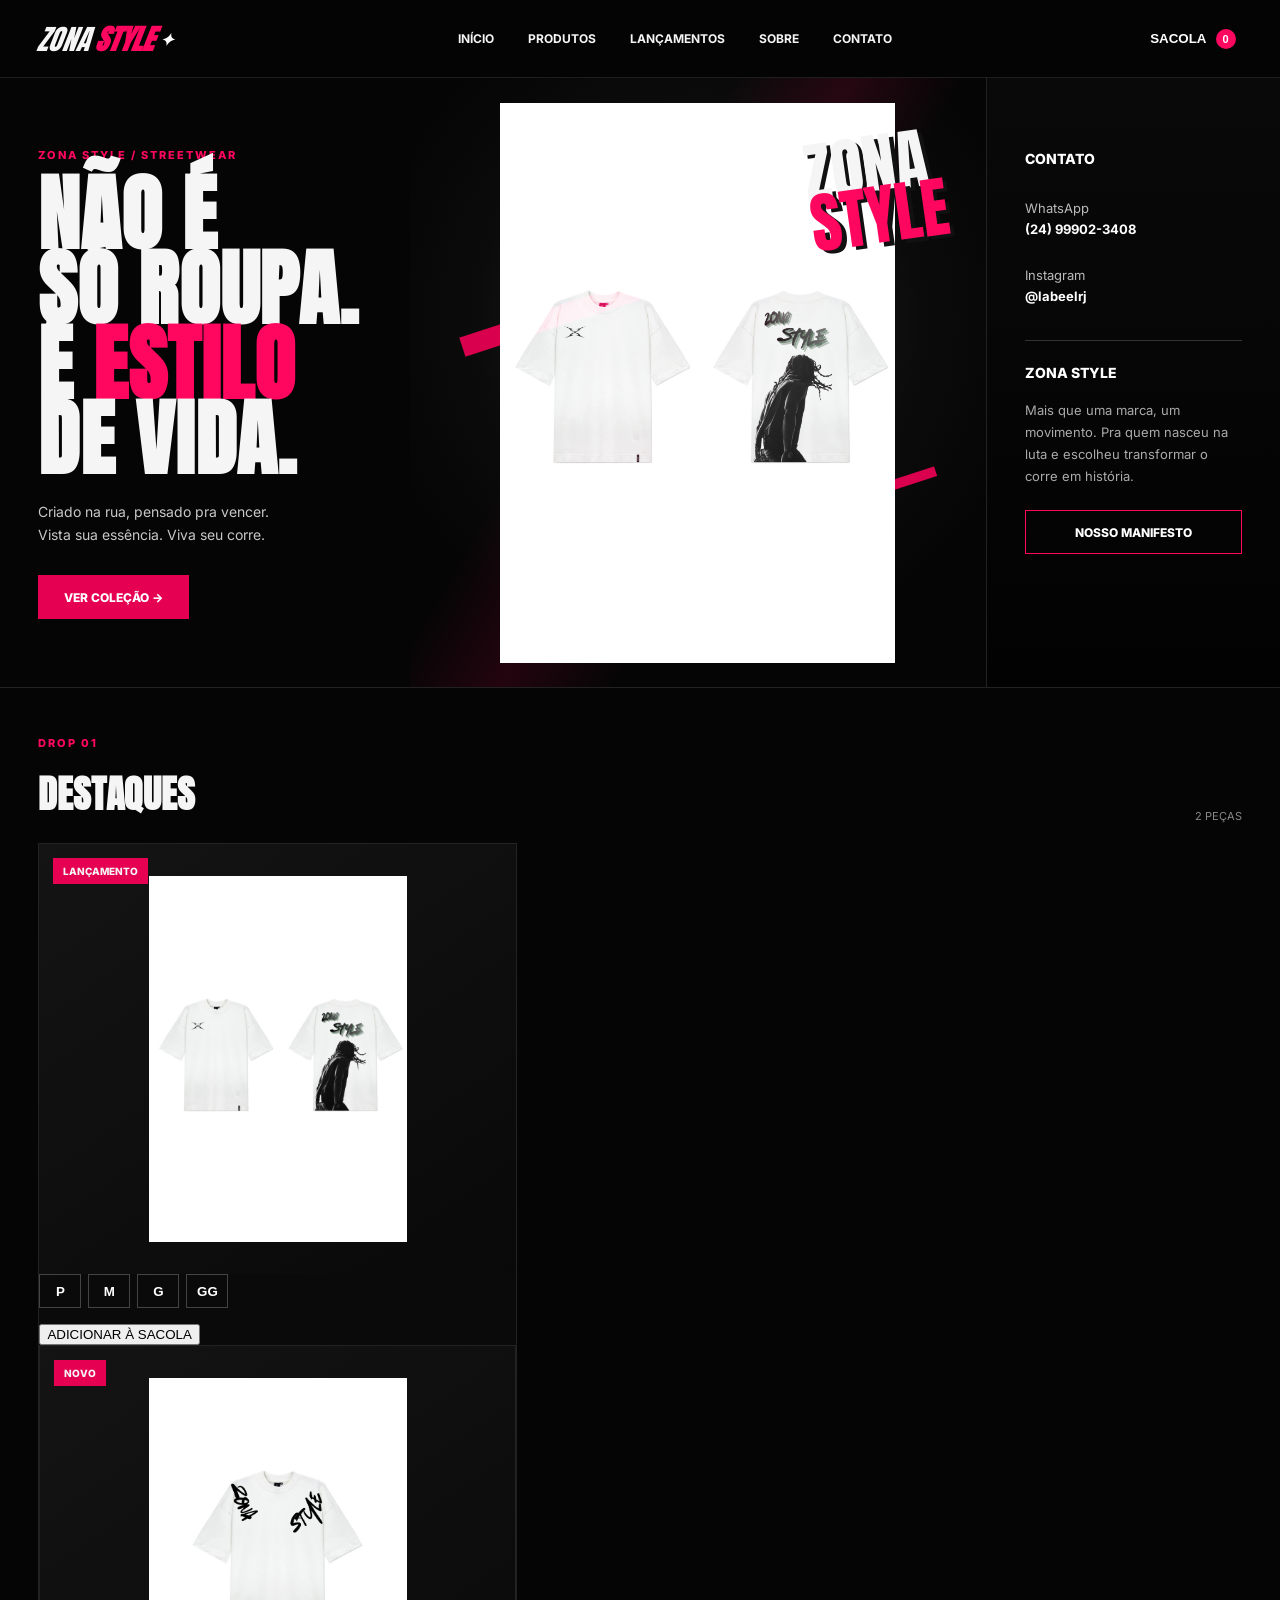
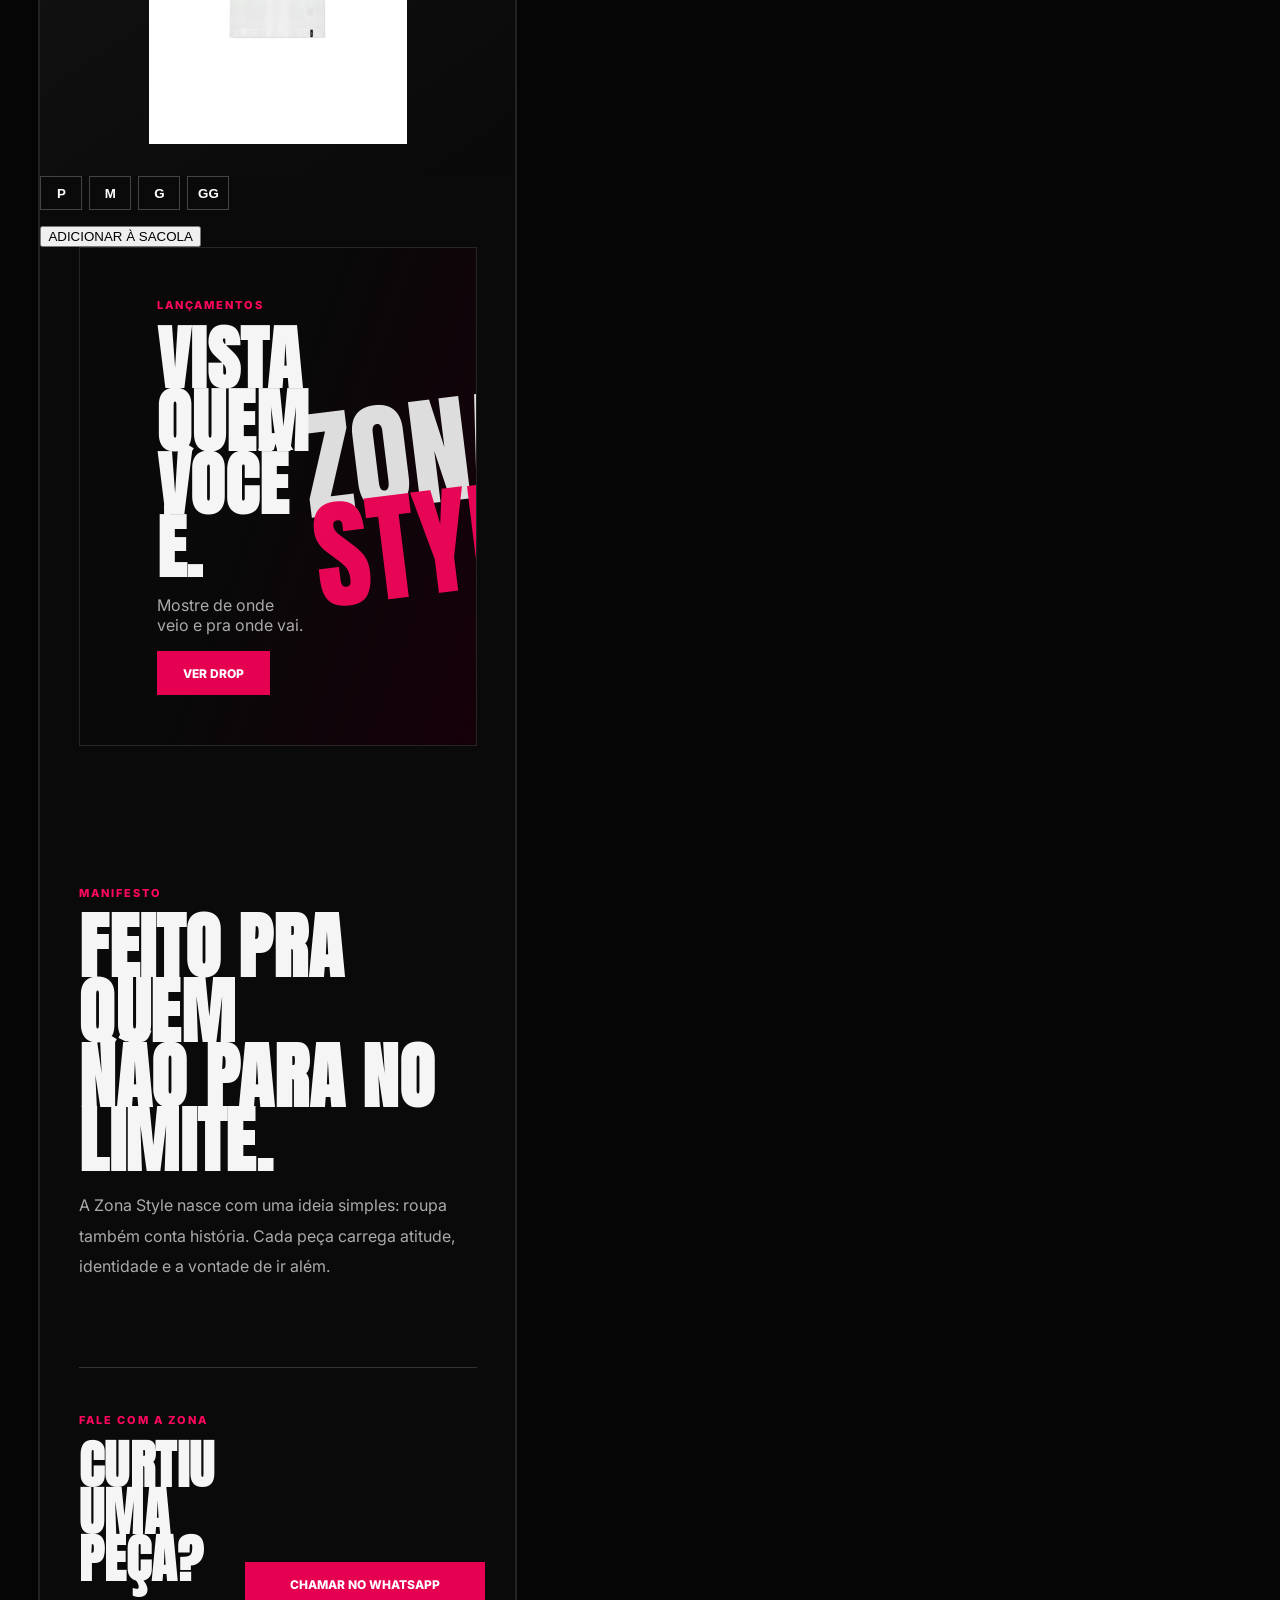
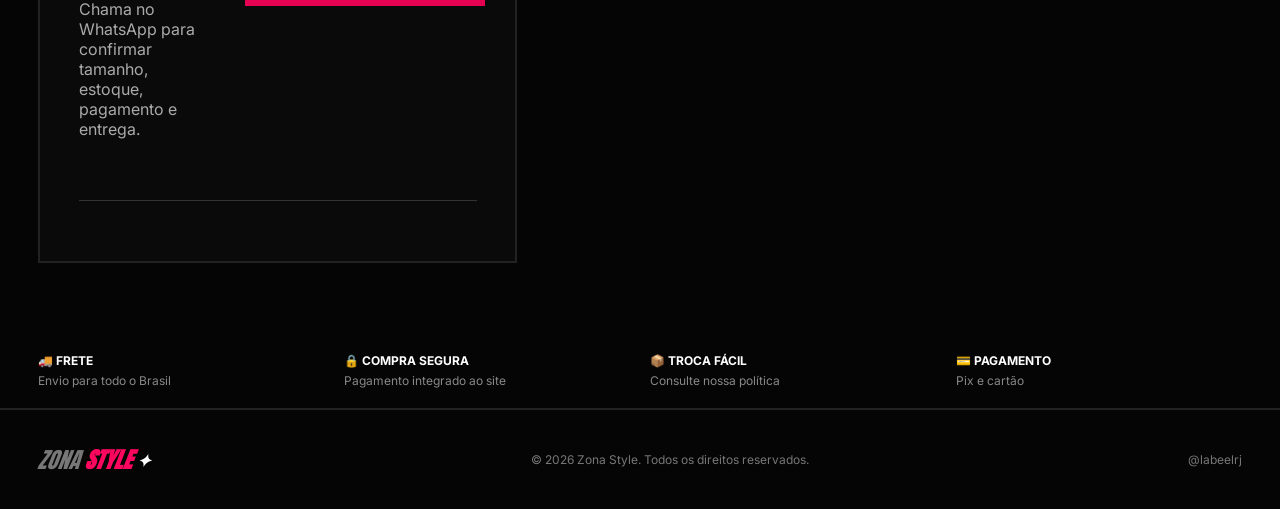
==== commit 8460fb79: "Remove topbar from index.html Removed topbar section containing contact information and social links" ====
--- a/index.html
+++ b/index.html
@@ -11,11 +11,6 @@
   <link rel="stylesheet" href="style.css" />
 </head>
 <body>
-  <div class="topbar">
-    <div>☎ <a href="https://wa.me/5524999023408" target="_blank" rel="noopener">(24) 99902-3408</a></div>
-    <div>FRETE PARA TODO O BRASIL</div>
-    <div>◎ <a href="https://instagram.com/labeelrj" target="_blank" rel="noopener">@labeelrj</a></div>
-  </div>
 
   <header class="header">
     <a class="brand" href="#inicio" aria-label="Zona Style">
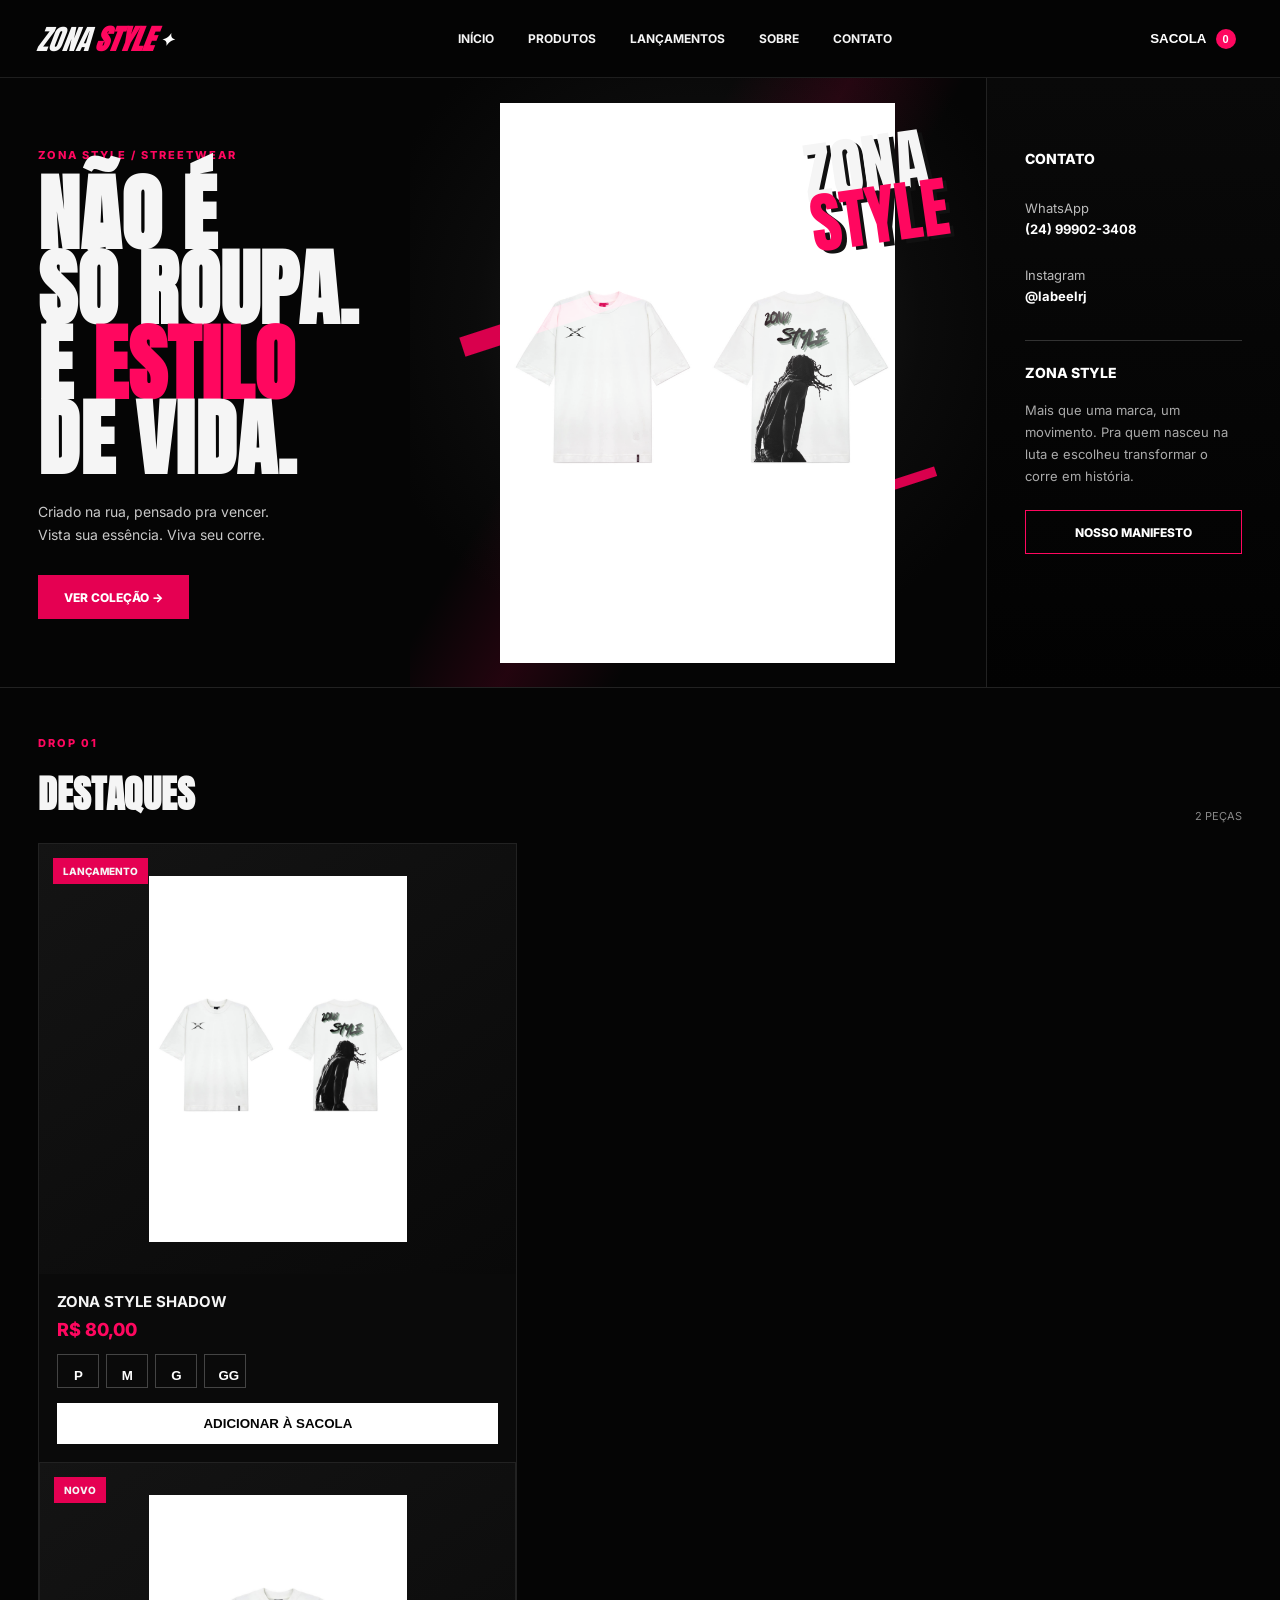
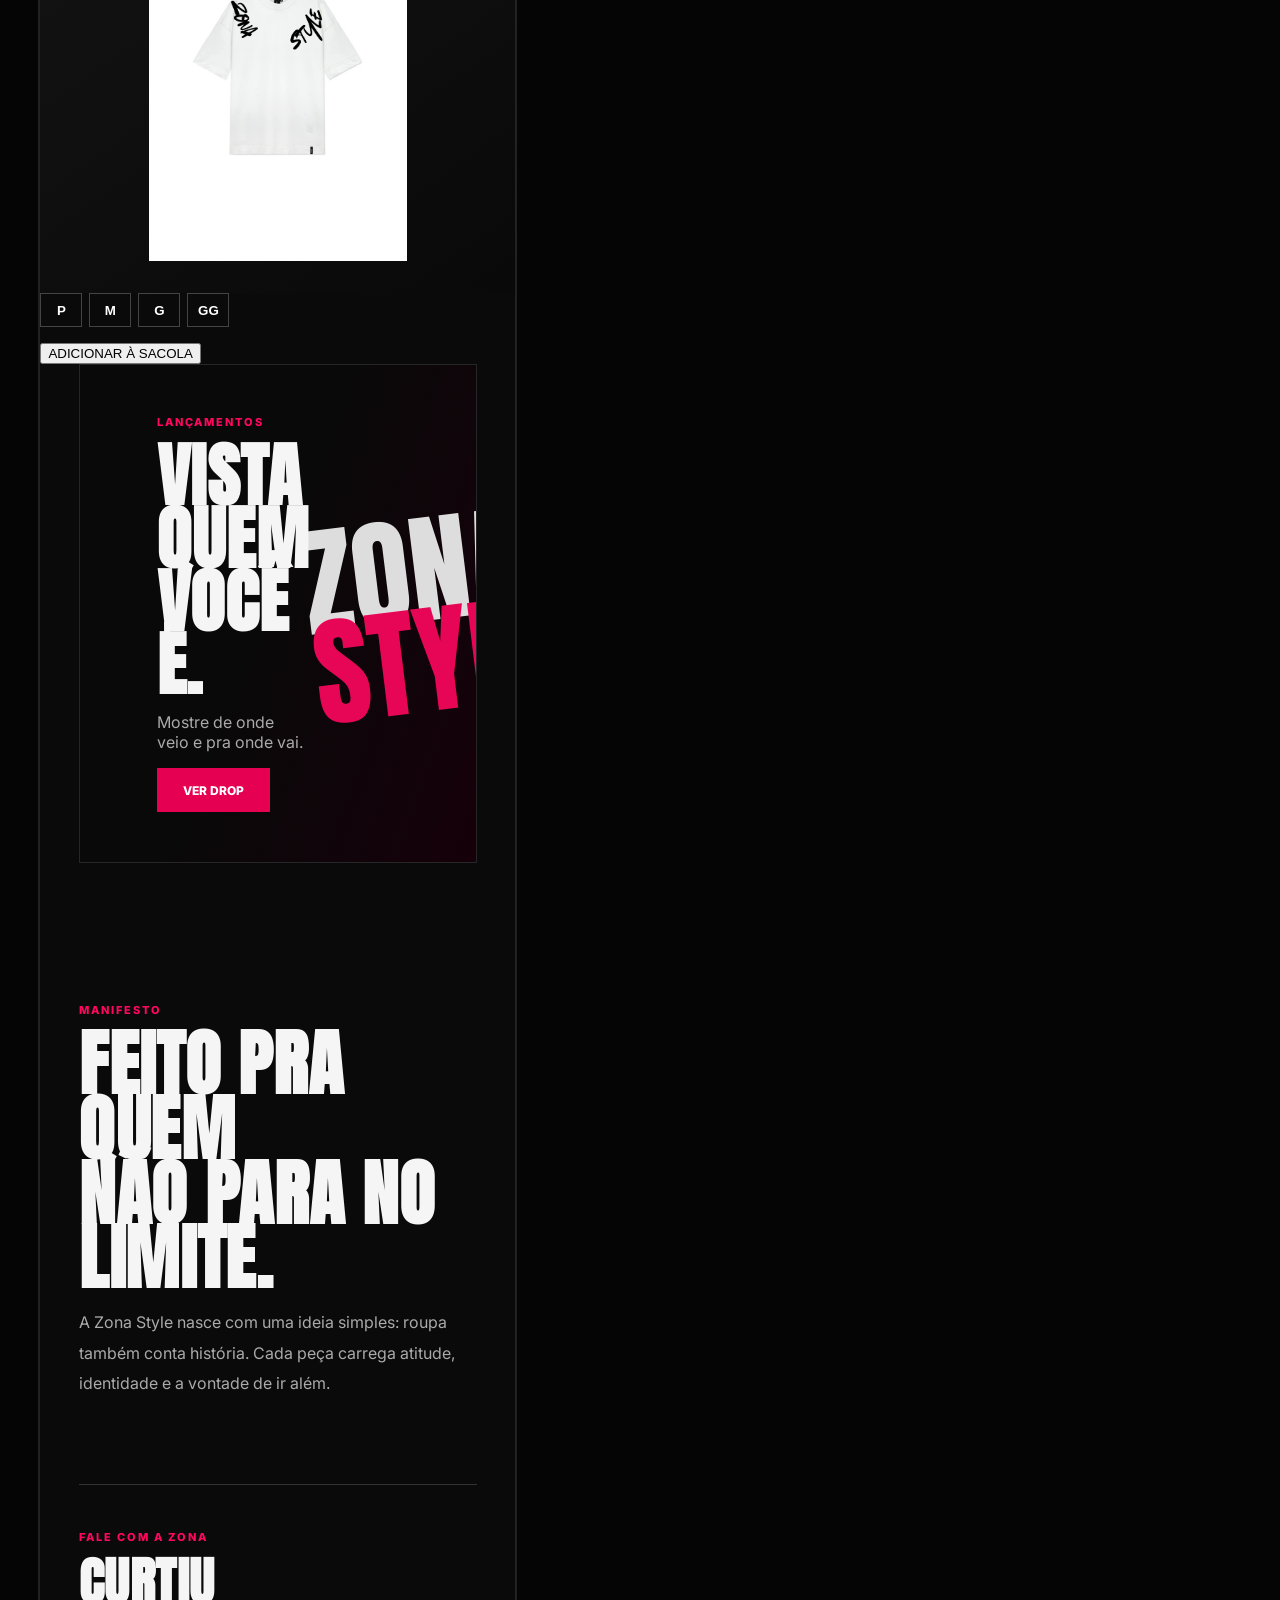
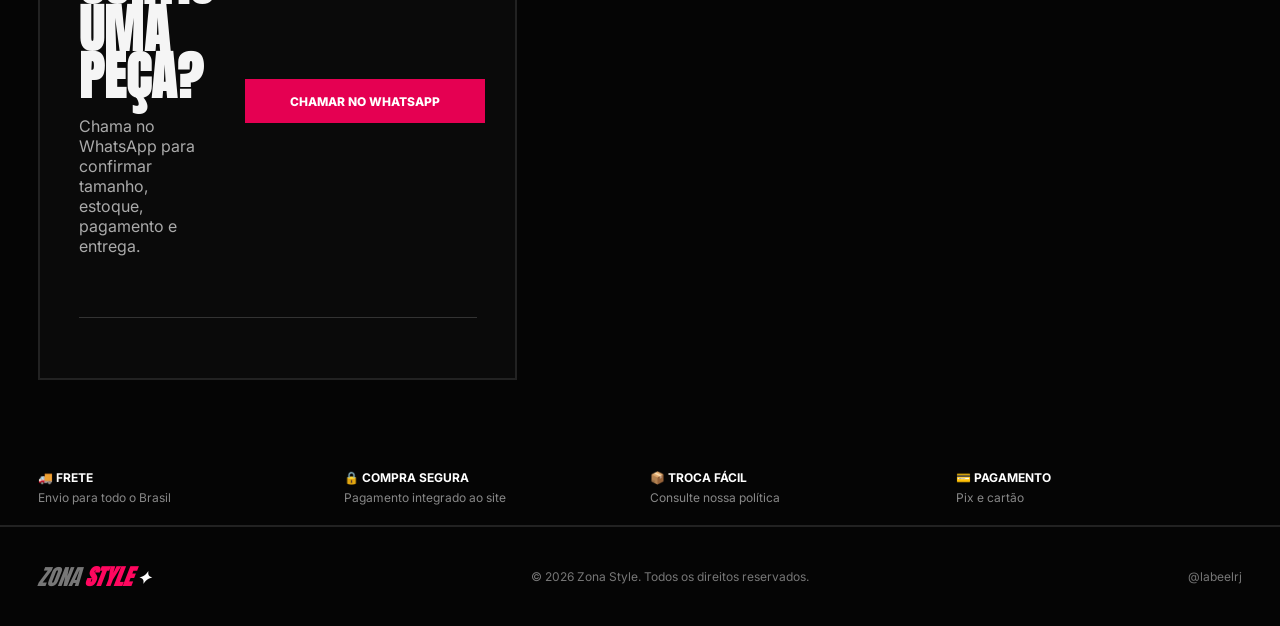
==== commit 29b22447: "Refactor product card layout in index.html Reorganized product information and size selection button" ====
--- a/index.html
+++ b/index.html
@@ -76,16 +76,21 @@
             <span class="tag">LANÇAMENTO</span>
             <img src="zona-style-shadow.png" alt="Zona Style Shadow" />
           </div>
-          <div class="sizes" aria-label="Tamanhos disponíveis">
-  <button type="button" onclick="selectSize(this)">P</button>
-  <button type="button" onclick="selectSize(this)">M</button>
-  <button type="button" onclick="selectSize(this)">G</button>
-  <button type="button" onclick="selectSize(this)">GG</button>
+          <div class="product-info">
+  <h3>ZONA STYLE SHADOW</h3>
+  <p class="price">R$ 80,00</p>
+
+  <div class="sizes" aria-label="Tamanhos disponíveis">
+    <button type="button" onclick="selectSize(this)">P</button>
+    <button type="button" onclick="selectSize(this)">M</button>
+    <button type="button" onclick="selectSize(this)">G</button>
+    <button type="button" onclick="selectSize(this)">GG</button>
+  </div>
+
+  <button onclick="addSelectedToCart('Zona Style Shadow', 80, this)">
+    ADICIONAR À SACOLA
+  </button>
 </div>
-
-<button onclick="addSelectedToCart('Zona Style Shadow', 80, this)">
-  ADICIONAR À SACOLA
-</button>
 
         <article class="product-card">
           <div class="product-image">
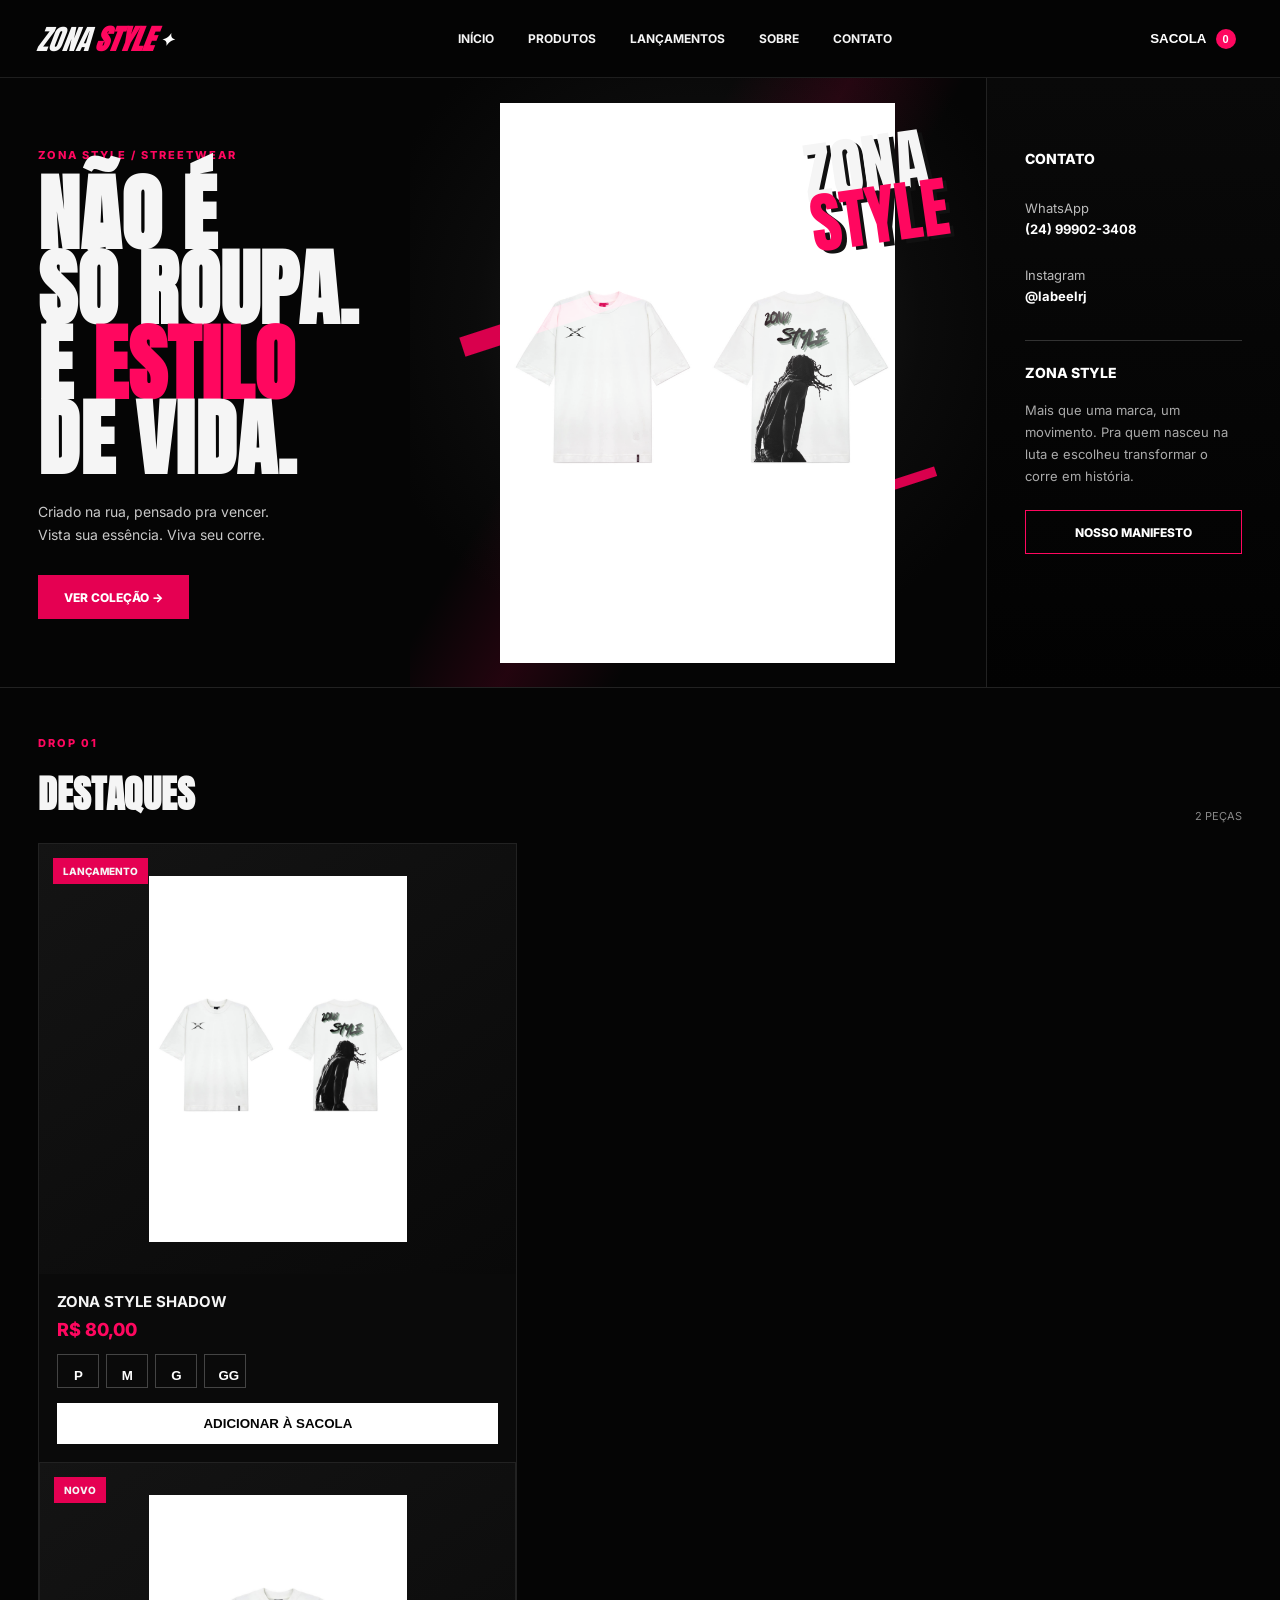
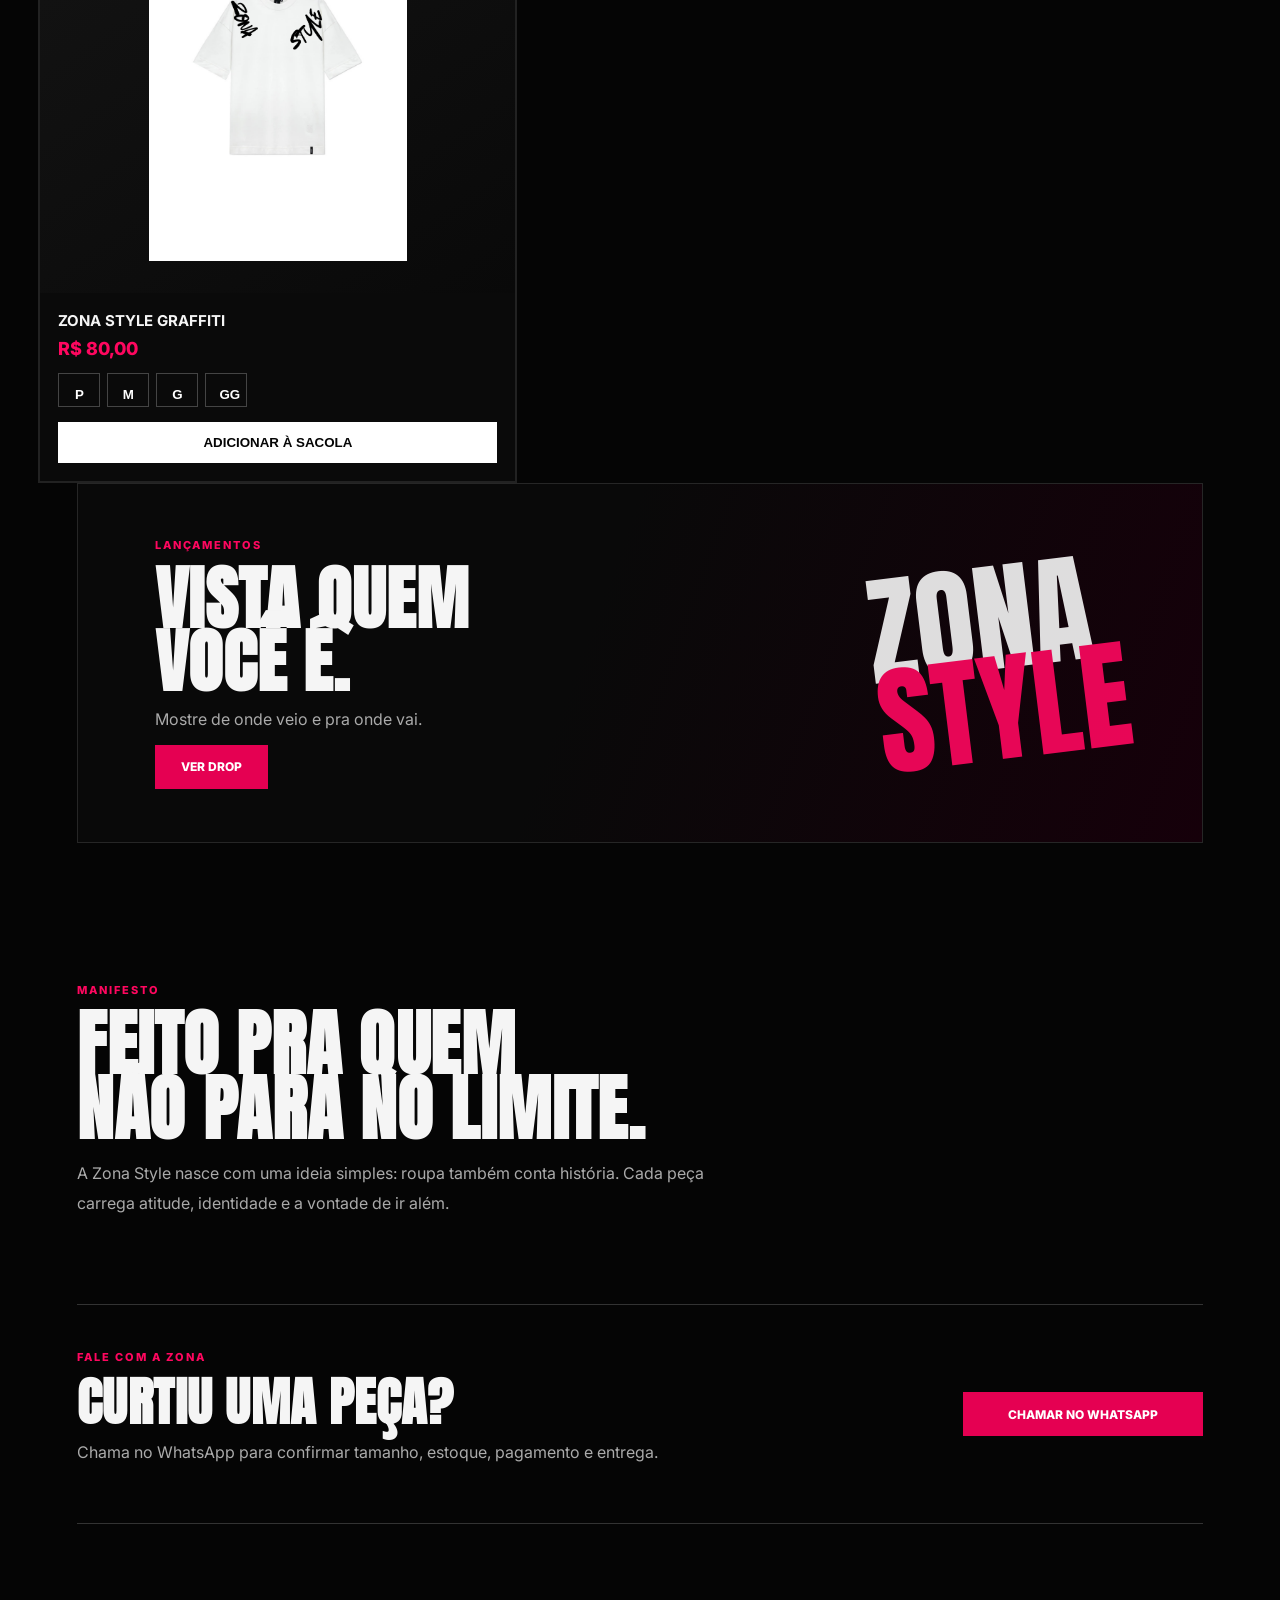
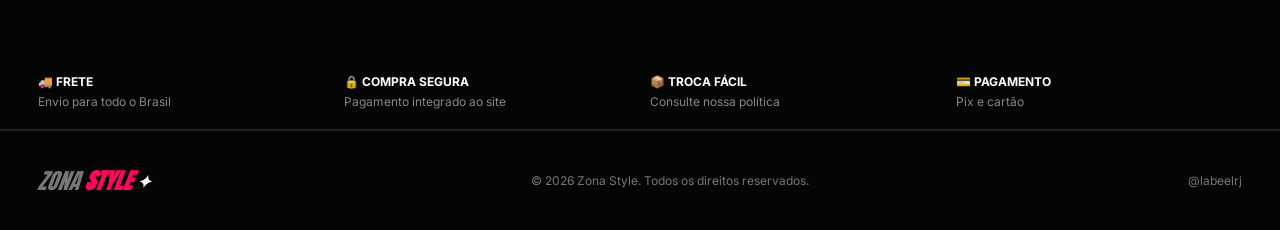
==== commit 8525a768: "Refactor product display and size selection layout" ====
--- a/index.html
+++ b/index.html
@@ -97,17 +97,24 @@
             <span class="tag">NOVO</span>
             <img src="zona-style-graffiti.png" alt="Zona Style Graffiti" />
           </div>
-          <div class="sizes" aria-label="Tamanhos disponíveis">
-  <button type="button" onclick="selectSize(this)">P</button>
-  <button type="button" onclick="selectSize(this)">M</button>
-  <button type="button" onclick="selectSize(this)">G</button>
-  <button type="button" onclick="selectSize(this)">GG</button>
+          <div class="product-info">
+  <h3>ZONA STYLE GRAFFITI</h3>
+  <p class="price">R$ 80,00</p>
+
+  <div class="sizes" aria-label="Tamanhos disponíveis">
+    <button type="button" onclick="selectSize(this)">P</button>
+    <button type="button" onclick="selectSize(this)">M</button>
+    <button type="button" onclick="selectSize(this)">G</button>
+    <button type="button" onclick="selectSize(this)">GG</button>
+  </div>
+
+  <button onclick="addSelectedToCart('Zona Style Graffiti', 80, this)">
+    ADICIONAR À SACOLA
+  </button>
 </div>
 
-<button onclick="addSelectedToCart('Zona Style Graffiti', 80, this)">
-  ADICIONAR À SACOLA
-</button>
-
+</article>
+</div>
     <section id="lancamentos" class="banner">
       <div>
         <p class="eyebrow">LANÇAMENTOS</p>
